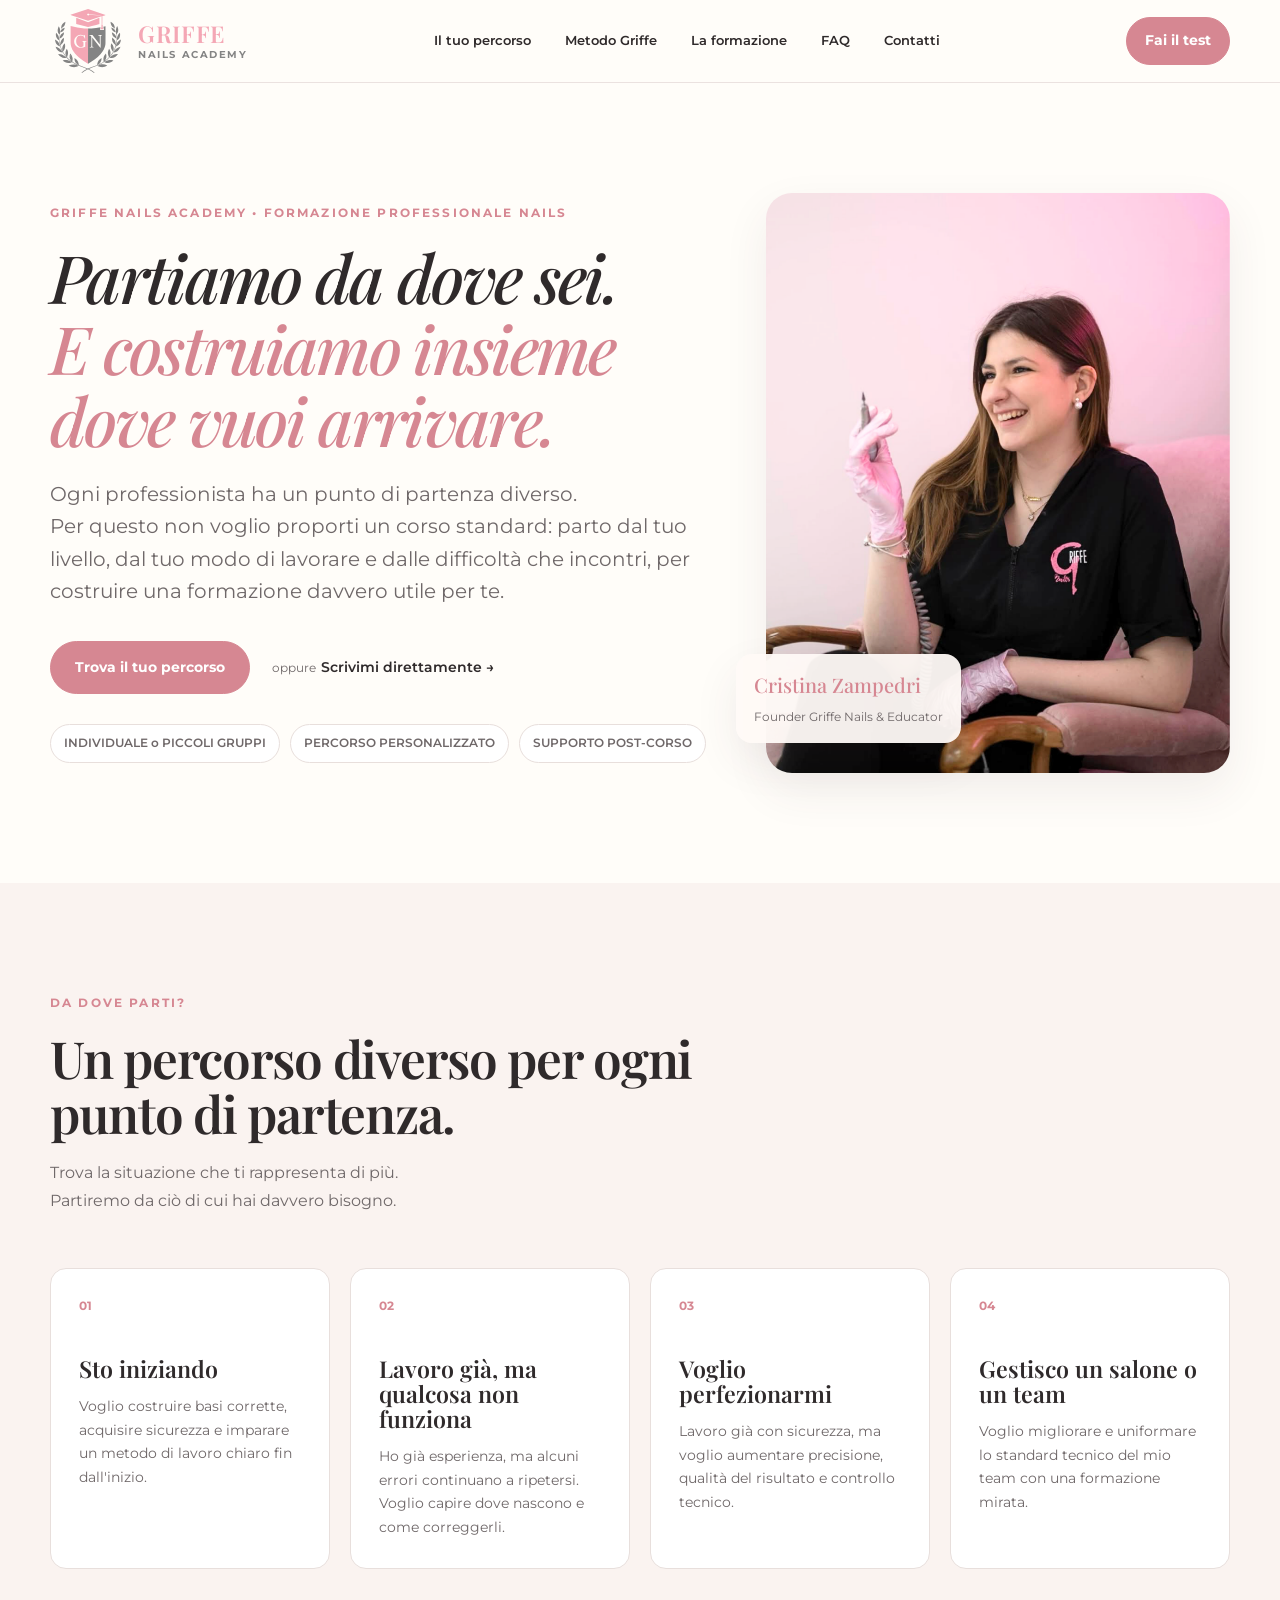
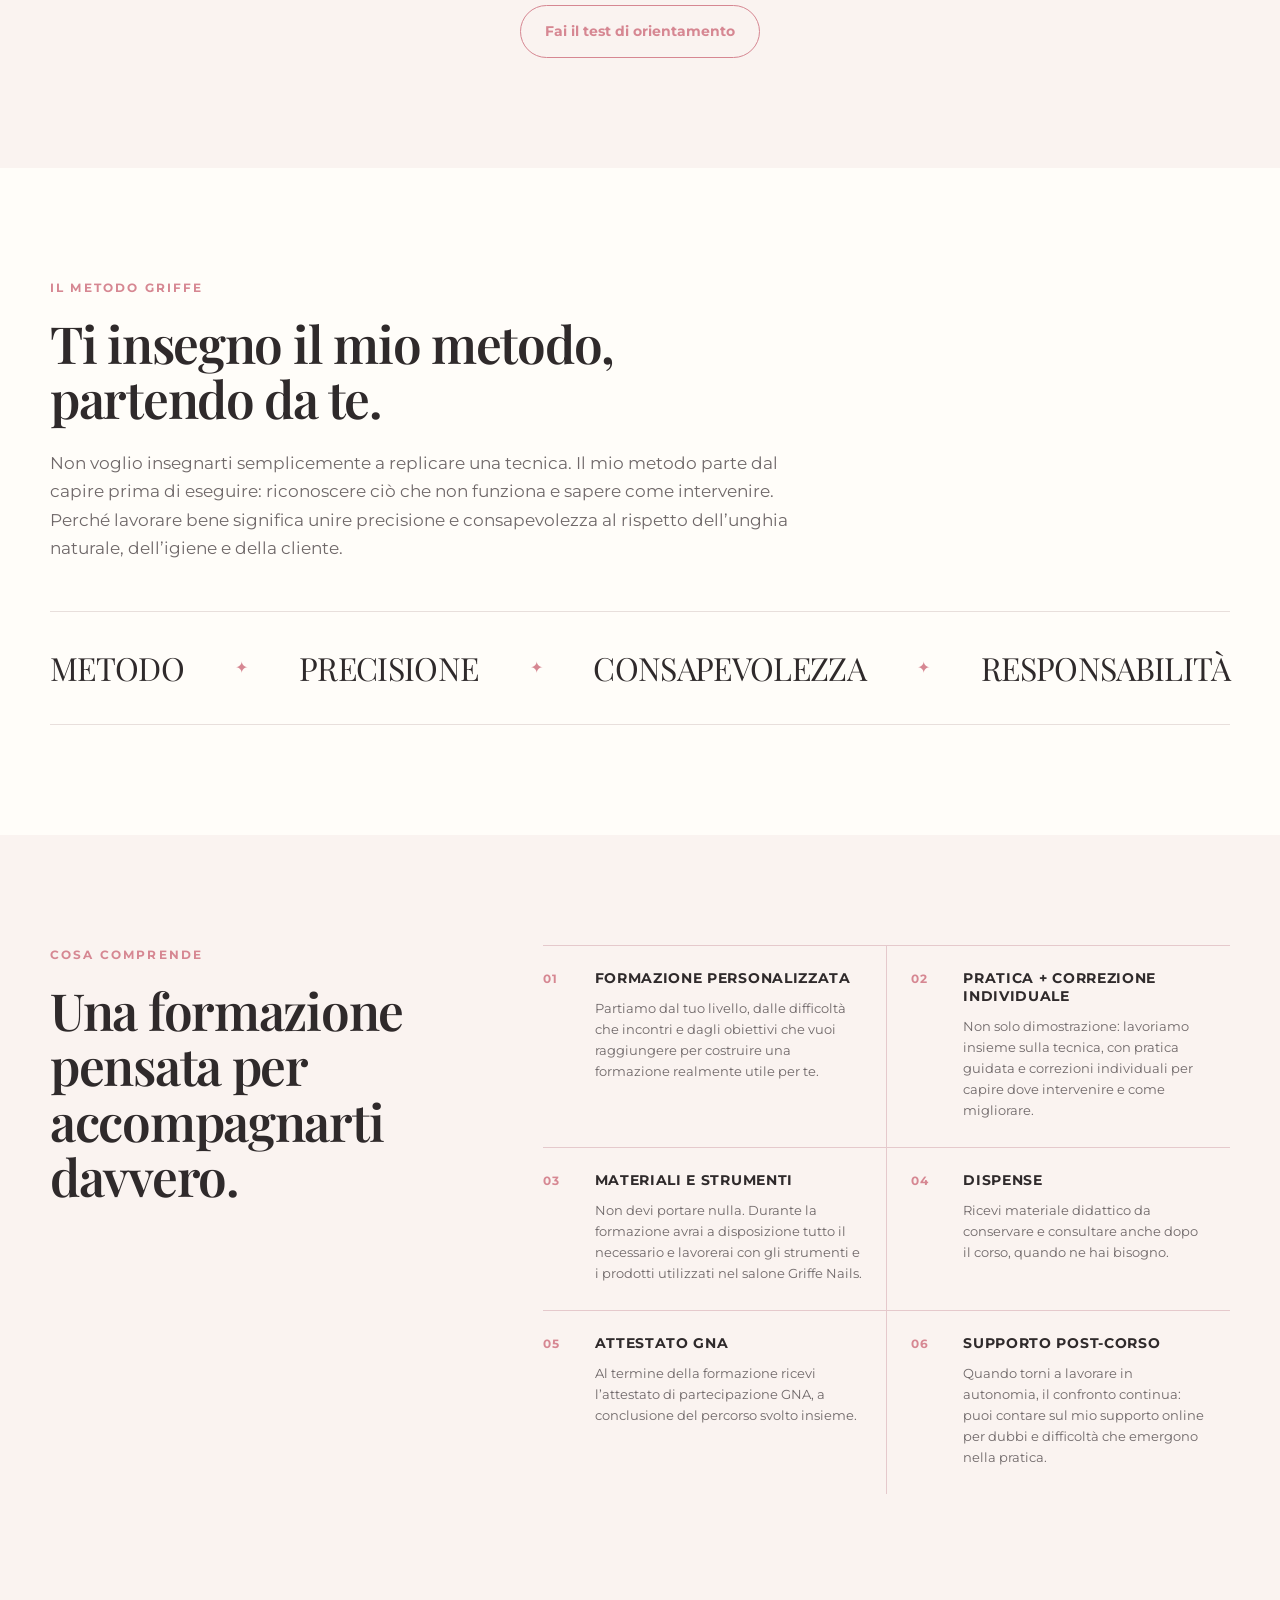
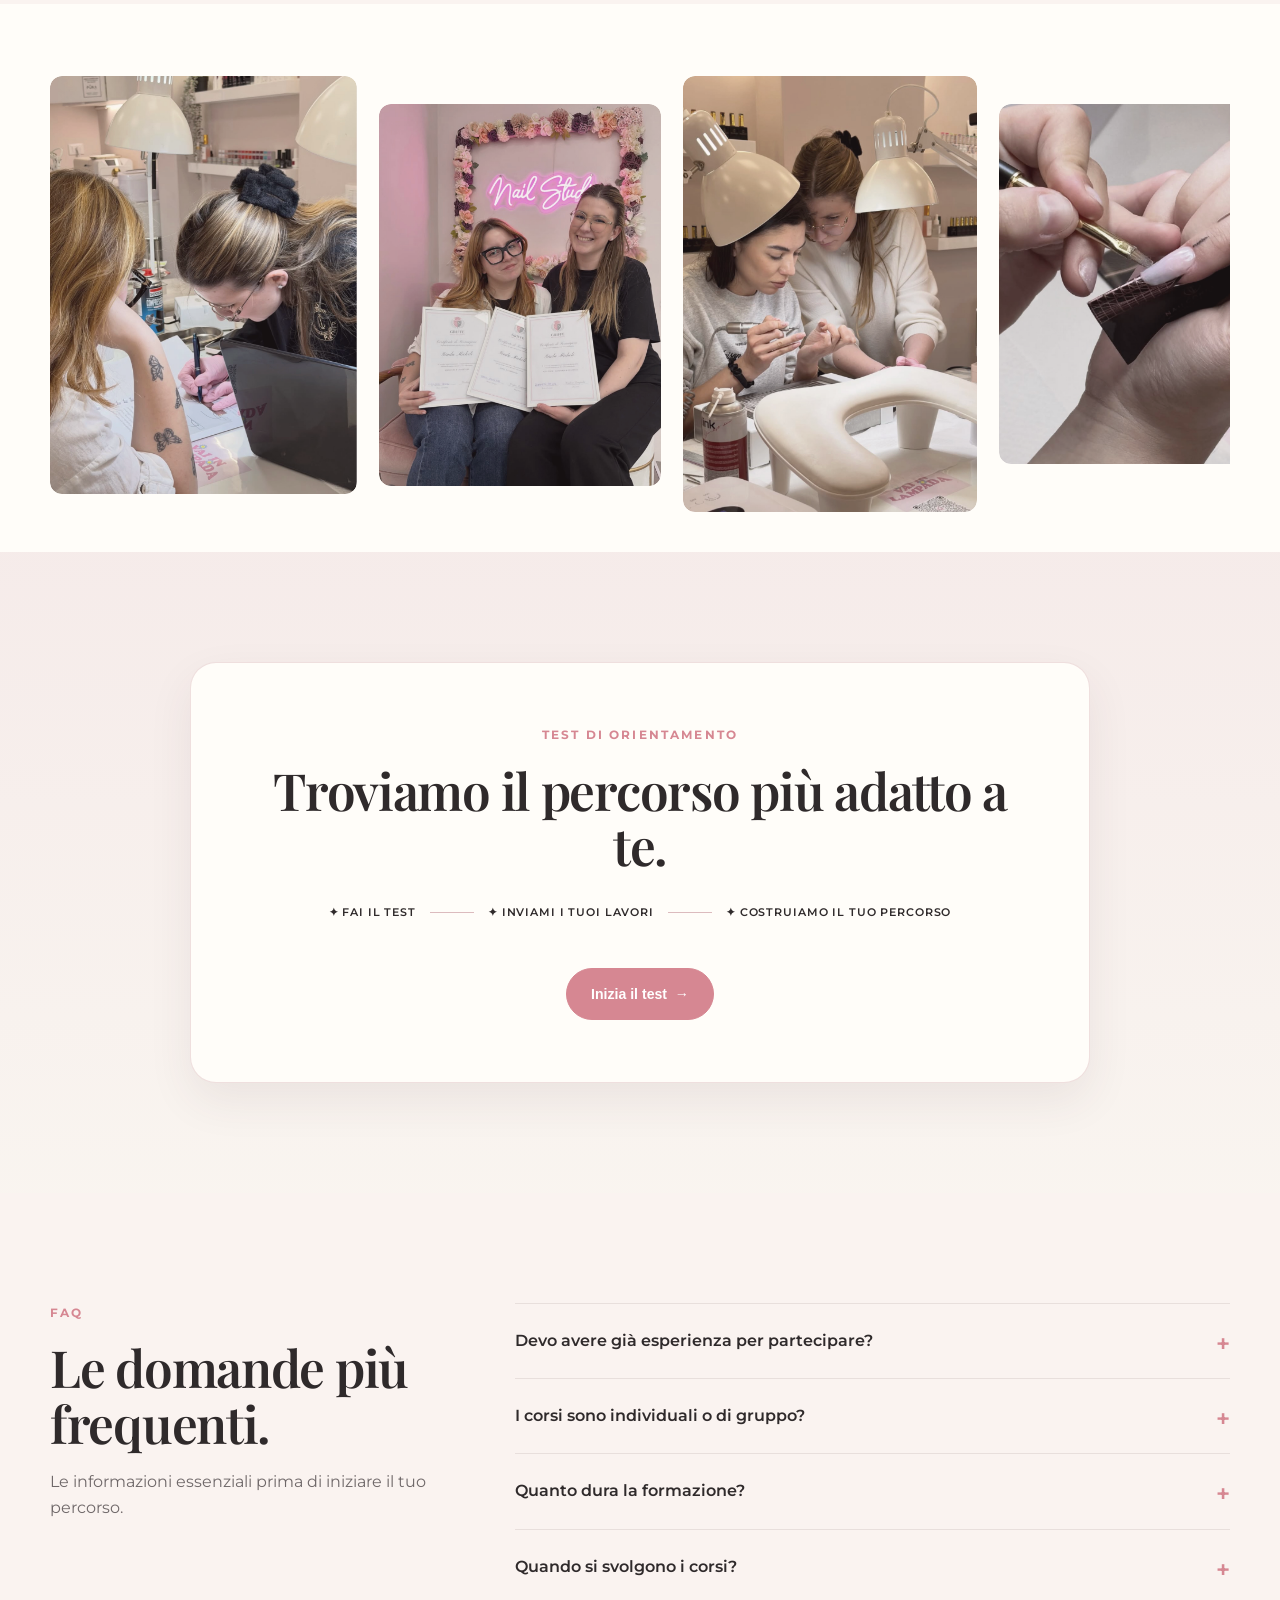
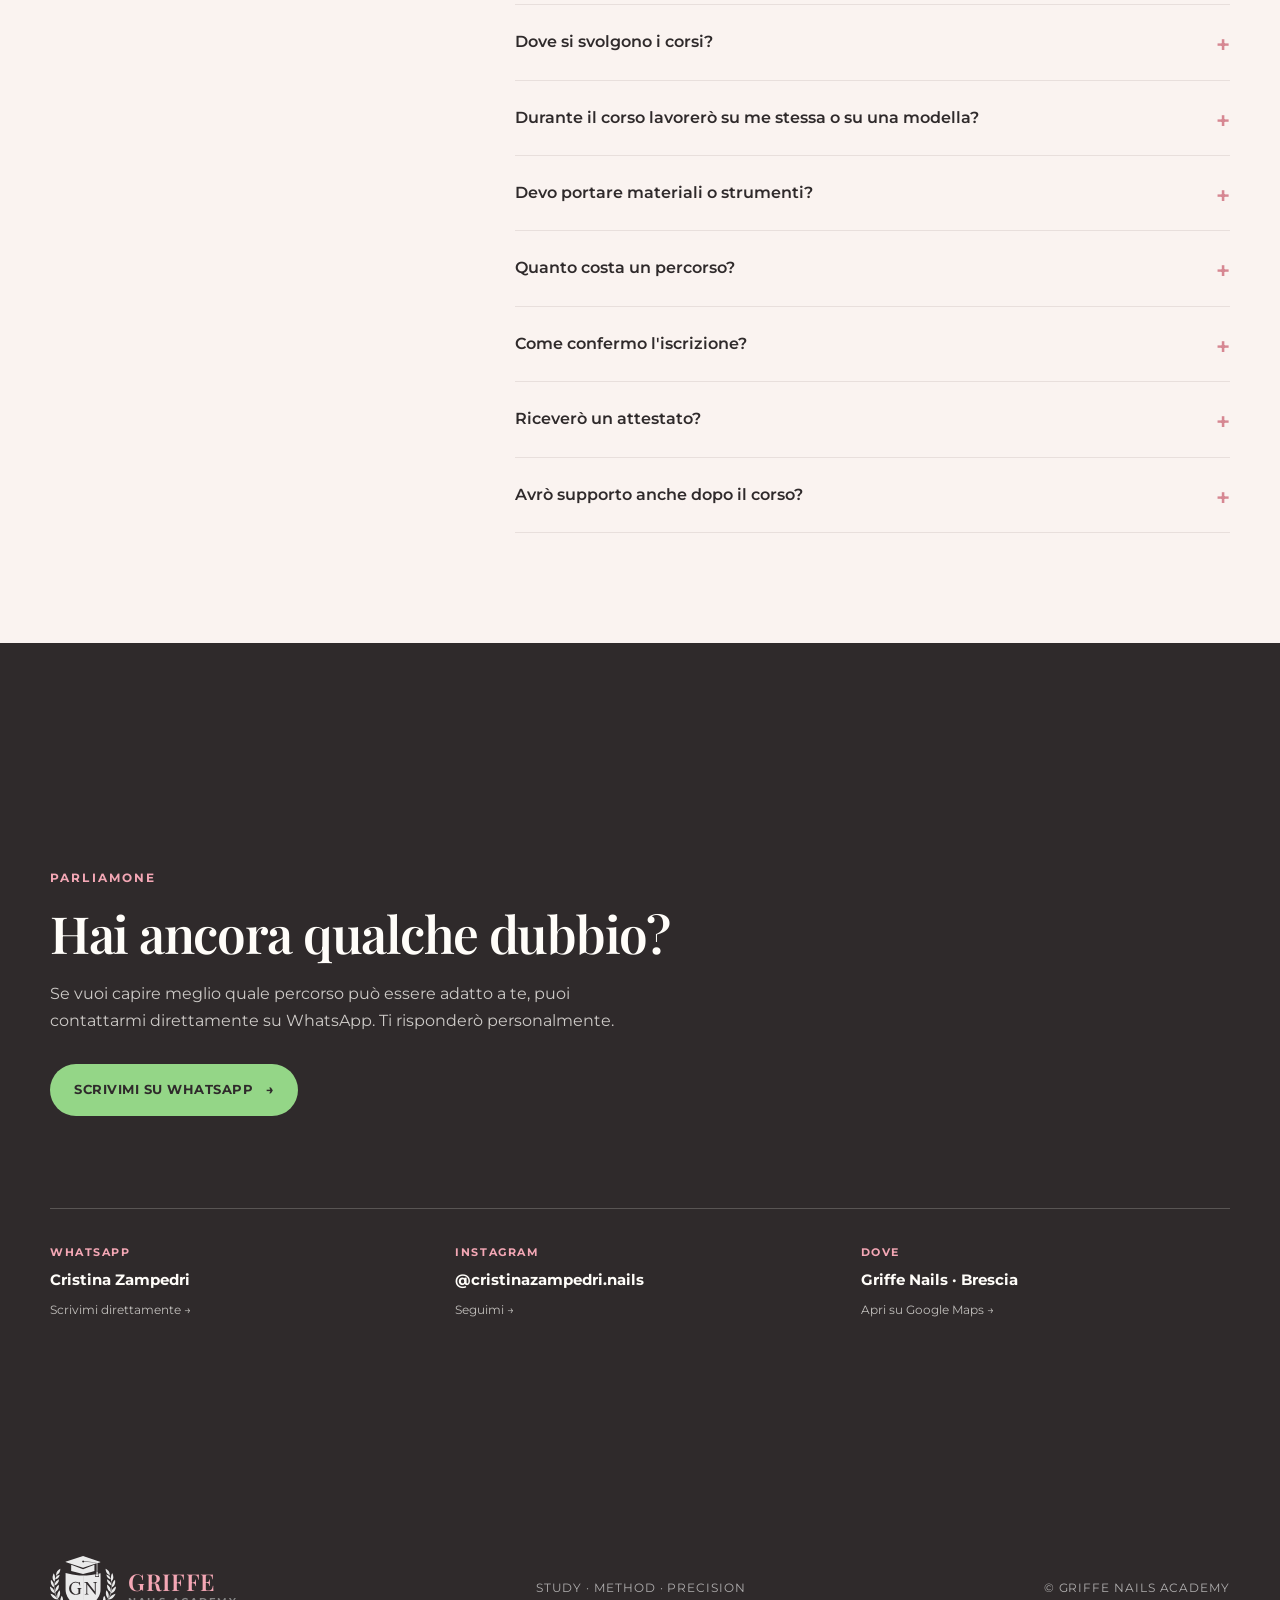
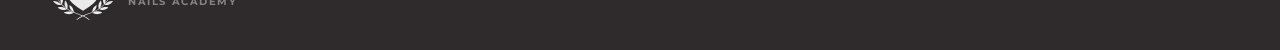
==== index.html @ 494c7d44 "Add WhatsApp link to hero section and style adjustments for improved user engagement" ====
<!DOCTYPE html>
<html lang="it">
<head>
  <meta charset="UTF-8">
  <meta name="viewport" content="width=device-width, initial-scale=1.0">
  <meta name="description" content="Griffe Nails Academy: formazione nails personalizzata a Brescia con Cristina Zampedri.">
  <title>Griffe Nails Academy</title>
  <link rel="icon" type="image/svg+xml" href="assets/logo-gna.svg">
  <link rel="preconnect" href="https://fonts.googleapis.com">
  <link rel="preconnect" href="https://fonts.gstatic.com" crossorigin>
  <link href="https://fonts.googleapis.com/css2?family=Montserrat:wght@400;500;600;700&family=Playfair+Display:ital,wght@0,500;0,600;1,500&display=swap" rel="stylesheet">
  <link rel="stylesheet" href="style.css">
</head>
<body>

<header class="site-header">
  <div class="container header-inner">
    <a class="brand" href="#top">
      <img src="assets/logo-gna.svg" alt="Griffe Nails Academy">
      <span class="brand-name"><strong>GRIFFE</strong><small>NAILS ACADEMY</small></span>
    </a>
    <nav class="main-nav">
      <a href="#per-chi">Il tuo percorso</a>
      <a href="#metodo">Metodo Griffe</a>
      <a href="#formazione">La formazione</a>
      <a href="#faq">FAQ</a>
      <a href="#contatti">Contatti</a>
    </nav>
    <a class="btn btn-small" href="#test">Fai il test</a>
  </div>
</header>

<main id="top">

<section class="hero section">
  <div class="container hero-grid">
    <div class="hero-copy">
      <p class="eyebrow">Griffe nails academy • formazione professionale nails</p>
      <h1><span class="hero-title-line">Partiamo da dove sei.</span> <span>E costruiamo insieme dove vuoi arrivare.</span></h1>
      <p class="hero-lead">
        Ogni professionista ha un punto di partenza diverso.<br>Per questo non voglio proporti un corso standard:
        parto dal tuo livello, dal tuo modo di lavorare e dalle difficoltà che incontri, per costruire una formazione
        davvero utile per te.
      </p>
      <div class="hero-actions">
        <a class="btn" href="#test">Trova il tuo percorso</a>
        <a class="text-link hero-whatsapp-link" href="https://wa.me/393339306905?text=Ciao%20Cristina%2C%20vorrei%20avere%20qualche%20informazione%20sui%20percorsi%20GNA." target="_blank" rel="noopener noreferrer"><span>oppure</span> <strong>Scrivimi direttamente →</strong></a>
      </div>
      <div class="hero-points">
        <span>INDIVIDUALE o PICCOLI GRUPPI</span>
        <span>PERCORSO PERSONALIZZATO</span>
        <span>SUPPORTO POST-CORSO</span>
      </div>
    </div>

    <div class="hero-media">
      <img src="assets/cristina-hero.png" alt="Cristina Zampedri durante una formazione">
      <div class="hero-badge">
        <strong>Cristina Zampedri</strong>
        <span>Founder Griffe Nails &amp; Educator</span>
      </div>
    </div>
  </div>
</section>

<section class="section section-soft" id="per-chi">
  <div class="container">
    <div class="section-heading">
      <p class="eyebrow">DA DOVE PARTI?</p>
      <h2>Un percorso diverso per ogni punto di partenza.</h2>
      <p>Trova la situazione che ti rappresenta di più.<br>Partiremo da ciò di cui hai davvero bisogno.</p>
    </div>

    <div class="cards-grid audience-grid">
      <article class="card audience-card">
        <span class="card-number">01</span>
        <h3>Sto iniziando</h3>
        <p>Voglio costruire basi corrette, acquisire sicurezza e imparare un metodo di lavoro chiaro fin dall'inizio.</p>
      </article>

      <article class="card audience-card">
        <span class="card-number">02</span>
        <h3>Lavoro già, ma qualcosa non funziona</h3>
        <p>Ho già esperienza, ma alcuni errori continuano a ripetersi. Voglio capire dove nascono e come correggerli.</p>
      </article>

      <article class="card audience-card">
        <span class="card-number">03</span>
        <h3>Voglio perfezionarmi</h3>
        <p>Lavoro già con sicurezza, ma voglio aumentare precisione, qualità del risultato e controllo tecnico.</p>
      </article>

      <article class="card audience-card">
        <span class="card-number">04</span>
        <h3>Gestisco un salone o un team</h3>
        <p>Voglio migliorare e uniformare lo standard tecnico del mio team con una formazione mirata.</p>
      </article>
    </div>

    <div class="center-action">
      <a class="btn btn-outline" href="#test">Fai il test di orientamento</a>
    </div>
  </div>
</section>

<section class="section" id="metodo">
  <div class="container">
    <div class="method-intro">
      <p class="eyebrow">IL METODO GRIFFE</p>
      <h2>Ti insegno il mio metodo, partendo da te.</h2>
      <p class="large-copy">Non voglio insegnarti semplicemente a replicare una tecnica. Il mio metodo parte dal capire prima di eseguire: riconoscere ciò che non funziona e sapere come intervenire. Perché lavorare bene significa unire precisione e consapevolezza al rispetto dell’unghia naturale, dell’igiene e della cliente.</p>
    </div>

    <div class="method-values" aria-label="I principi del Metodo Griffe">
      <span>METODO</span><i>✦</i><span>PRECISIONE</span><i>✦</i><span>CONSAPEVOLEZZA</span><i>✦</i><span>RESPONSABILITÀ</span>
    </div>

  </div>
</section>

<section class="section formation-section" id="formazione">
  <div class="container formation-layout">
    <div class="formation-intro">
      <p class="eyebrow">COSA COMPRENDE</p>
      <h2>Una formazione pensata per accompagnarti davvero.</h2>
    </div>
    <div class="formation-list">
      <article class="formation-item"><span>01</span><div><h3>FORMAZIONE PERSONALIZZATA</h3><p>Partiamo dal tuo livello, dalle difficoltà che incontri e dagli obiettivi che vuoi raggiungere per costruire una formazione realmente utile per te.</p></div></article>
      <article class="formation-item"><span>02</span><div><h3>PRATICA + CORREZIONE INDIVIDUALE</h3><p>Non solo dimostrazione: lavoriamo insieme sulla tecnica, con pratica guidata e correzioni individuali per capire dove intervenire e come migliorare.</p></div></article>
      <article class="formation-item"><span>03</span><div><h3>MATERIALI E STRUMENTI</h3><p>Non devi portare nulla. Durante la formazione avrai a disposizione tutto il necessario e lavorerai con gli strumenti e i prodotti utilizzati nel salone Griffe Nails.</p></div></article>
      <article class="formation-item"><span>04</span><div><h3>DISPENSE</h3><p>Ricevi materiale didattico da conservare e consultare anche dopo il corso, quando ne hai bisogno.</p></div></article>
      <article class="formation-item"><span>05</span><div><h3>ATTESTATO GNA</h3><p>Al termine della formazione ricevi l’attestato di partecipazione GNA, a conclusione del percorso svolto insieme.</p></div></article>
      <article class="formation-item"><span>06</span><div><h3>SUPPORTO POST-CORSO</h3><p>Quando torni a lavorare in autonomia, il confronto continua: puoi contare sul mio supporto online per dubbi e difficoltà che emergono nella pratica.</p></div></article>
    </div>
  </div>
</section>

<section class="method-gallery-section">
  <div class="container">
    <div class="method-gallery">
      <div class="method-gallery-track" aria-label="Gallery fotografica della formazione">
        <figure class="method-gallery-item gallery-item--portrait"><img src="assets/gallery-formazione-01.jpg" alt="Cristina durante la formazione"></figure>
        <figure class="method-gallery-item gallery-item--detail gallery-item--offset"><img src="assets/gallery-formazione-02.jpg" alt="Dettaglio della formazione GNA"></figure>
        <figure class="method-gallery-item gallery-item--medium gallery-item--03"><img src="assets/gallery-formazione-03.jpg" alt="Pratica durante la formazione"></figure>
        <figure class="method-gallery-item gallery-item--portrait gallery-item--offset"><img src="assets/gallery-formazione-04.jpg" alt="Dettaglio tecnico GNA"></figure>
        <figure class="method-gallery-item gallery-item--portrait"><img src="assets/gallery-formazione-05.jpg" alt="Corsista durante la formazione"></figure>
        <figure class="method-gallery-item gallery-item--medium"><img src="assets/gallery-formazione-06.jpg" alt="Materiali della formazione"></figure>
        <figure class="method-gallery-item gallery-item--portrait gallery-item--offset"><img src="assets/gallery-formazione-07.jpg" alt="Momento della formazione"></figure>
        <figure class="method-gallery-item gallery-item--portrait"><img src="assets/gallery-formazione-08.jpeg" alt="Dettaglio della pratica"></figure>
        <figure class="method-gallery-item gallery-item--medium"><img src="assets/gallery-formazione-09.jpg" alt="Formazione professionale GNA"></figure>
        <figure class="method-gallery-item gallery-item--portrait gallery-item--offset"><img src="assets/gallery-formazione-10.jpg" alt="Dettaglio tecnico"></figure>
        <figure class="method-gallery-item gallery-item--portrait"><img src="assets/gallery-formazione-11.jpg" alt="Materiale didattico GNA"></figure>
        <figure class="method-gallery-item gallery-item--portrait"><img src="assets/gallery-formazione-12.jpg" alt="Corsista al lavoro"></figure>
        <figure class="method-gallery-item gallery-item--landscape"><img src="assets/gallery-formazione-13.jpg" alt="Cristina e le corsiste"></figure>
        <figure class="method-gallery-item gallery-item--medium gallery-item--offset"><img src="assets/gallery-formazione-14.jpg" alt="Dettaglio della tecnica"></figure>
        <figure class="method-gallery-item gallery-item--portrait"><img src="assets/gallery-formazione-15.jpg" alt="Momento di confronto"></figure>
        <figure class="method-gallery-item gallery-item--medium"><img src="assets/gallery-formazione-21.jpg" alt="Pratica individuale"></figure>
        <figure class="method-gallery-item gallery-item--portrait gallery-item--offset"><img src="assets/gallery-formazione-22.jpg" alt="Conclusione della formazione"></figure>
        <figure class="method-gallery-item gallery-item--portrait"><img src="assets/gallery-formazione-23.jpg" alt="Dettaglio nails"></figure>
      </div>
    </div>
  </div>
</section>

<section class="section test-section" id="test">
  <div class="container">
    <div class="quiz-shell" id="quiz" aria-live="polite"></div>
  </div>
</section>

<section class="section section-soft" id="faq">
  <div class="container faq-layout">
    <div class="faq-intro">
      <p class="eyebrow">FAQ</p>
      <h2>Le domande più frequenti.</h2>
      <p>Le informazioni essenziali prima di iniziare il tuo percorso.</p>
    </div>

    <div class="faq-list">
      <details>
        <summary>Devo avere già esperienza per partecipare?</summary>
        <p>No. La formazione viene costruita a partire dal tuo livello: possiamo partire dalle basi oppure lavorare su aspetti tecnici specifici se hai già esperienza. Prima del corso valuteremo insieme il tuo punto di partenza e ciò che vuoi migliorare.</p>
      </details>
      <details>
        <summary>I corsi sono individuali o di gruppo?</summary>
        <p>Puoi scegliere una formazione individuale oppure in piccolo gruppo, fino a un massimo di 3 corsiste. In questo modo posso seguire da vicino il tuo lavoro e dedicare il giusto spazio alla correzione individuale.</p>
      </details>
      <details>
        <summary>Quanto dura la formazione?</summary>
        <p>Dipende dal percorso che costruiremo insieme. La formazione può concentrarsi in una singola giornata oppure svilupparsi su più giornate, in base al tuo livello e agli aspetti su cui vuoi lavorare.</p>
      </details>
      <details>
        <summary>Quando si svolgono i corsi?</summary>
        <p>Non c'è un calendario fisso: le date vengono concordate in base al percorso e alle disponibilità. La formazione si svolge principalmente la domenica.</p>
      </details>
      <details>
        <summary>Dove si svolgono i corsi?</summary>
        <p>La formazione in presenza si svolge a Brescia, presso il salone Griffe Nails in <a class="faq-link" href="https://maps.app.goo.gl/CPEdPtMZf9k9uS2m7" target="_blank" rel="noopener noreferrer">Via Indipendenza 37/C, S. Eufemia</a>.</p>
      </details>
      <details>
        <summary>Durante il corso lavorerò su me stessa o su una modella?</summary>
        <p>Dipende dal tipo di formazione e dal lavoro che dobbiamo svolgere. In genere la parte pratica può essere eseguita sia sulle proprie unghie sia su modella. Prima del corso ti indicherò io quale soluzione è più adatta e, se sarà necessaria una modella, ci accorderemo anche su chi dovrà procurarla.</p>
      </details>
      <details>
        <summary>Devo portare materiali o strumenti?</summary>
        <p>No, non devi portare nulla. Durante la formazione avrai a disposizione tutto il materiale e gli strumenti necessari e lavorerai con i prodotti utilizzati nel salone Griffe Nails.</p>
      </details>
      <details>
        <summary>Quanto costa un percorso?</summary>
        <p>Il costo dipende dalla durata e dal tipo di formazione costruita per te. Dopo aver valutato il tuo livello e i tuoi obiettivi, ti proporrò il percorso con tutte le informazioni, compreso il costo, prima della conferma.</p>
      </details>
      <details>
        <summary>Come confermo l'iscrizione?</summary>
        <p>Dopo aver definito insieme il percorso e la data della formazione, potrai confermare la tua iscrizione con il versamento di un acconto. Il saldo verrà effettuato successivamente, secondo le indicazioni che ti fornirò al momento della conferma.</p>
      </details>
      <details>
        <summary>Riceverò un attestato?</summary>
        <p>Sì. Al termine della formazione riceverai un attestato di partecipazione GNA, a conclusione del percorso svolto insieme.</p>
      </details>
      <details>
        <summary>Avrò supporto anche dopo il corso?</summary>
        <p>Sì. Il percorso non termina con l'ultima giornata: una volta tornata a lavorare in autonomia potrai continuare a confrontarti con me online per dubbi e difficoltà che emergono nella pratica.</p>
      </details>
    </div>
  </div>
</section>

<section class="section contact-section" id="contatti">
  <div class="container contact-content">
    <div class="contact-cta">
      <p class="eyebrow">PARLIAMONE</p>
      <h2>Hai ancora qualche dubbio?</h2>
      <p>Se vuoi capire meglio quale percorso può essere adatto a te, puoi contattarmi direttamente su WhatsApp. Ti risponderò personalmente.</p>
      <a class="contact-whatsapp-button" href="https://wa.me/393339306905?text=Ciao%20Cristina%2C%20vorrei%20avere%20qualche%20informazione%20sui%20percorsi%20GNA." target="_blank" rel="noopener noreferrer">Scrivimi su WhatsApp <span>→</span></a>
    </div>
    <div class="contact-divider"></div>
    <div class="contact-links">
      <div><span>WHATSAPP</span><strong>Cristina Zampedri</strong><a href="https://wa.me/393339306905" target="_blank" rel="noopener noreferrer">Scrivimi direttamente →</a></div>
      <div><span>INSTAGRAM</span><strong>@cristinazampedri.nails</strong><a href="https://www.instagram.com/cristinazampedri.nails/?hl=it" target="_blank" rel="noopener noreferrer">Seguimi →</a></div>
      <div><span>DOVE</span><strong>Griffe Nails · Brescia</strong><a href="https://maps.app.goo.gl/CPEdPtMZf9k9uS2m7" target="_blank" rel="noopener noreferrer">Apri su Google Maps →</a></div>
    </div>
  </div>
</section>

</main>

<footer class="site-footer">
  <div class="container footer-inner">
    <a class="footer-brand" href="#top">
      <img src="assets/logo-gna.svg" alt="Griffe Nails Academy">
      <span class="brand-name"><strong>GRIFFE</strong><small>NAILS ACADEMY</small></span>
    </a>
    <p>Study · Method · Precision</p>
    <p>© Griffe Nails Academy</p>
  </div>
</footer>

<script>
  (() => {
    const quiz = document.querySelector("#quiz");
    const answers = {};
    let currentStep = 0;

    const questions = [
      { eyebrow:"PUNTO DI PARTENZA", question:"Da quanto tempo lavori nel mondo unghie?", type:"radio", key:"esperienza", options:["Non ho ancora iniziato","Meno di 1 anno","Da 1 a 3 anni","Da 3 a 5 anni","Oltre 5 anni"] },
      { eyebrow:"IL TUO CONTESTO", question:"Qual è la tua posizione attuale?", type:"radio", key:"contesto", options:["Sto iniziando da zero","Dipendente in un centro estetico/salone","Titolare o gestisco un centro","Libera professionista"] },
      { eyebrow:"OFFERTA ATTUALE", question:"Quali servizi offri già?", hint:"Puoi selezionare più risposte.", type:"checkbox", key:"servizi", exclusive:"Nessuno ancora", options:["Manicure base","Semipermanente","Refill","Ricostruzione","Refill correttivo","Nessuno ancora"] },
      { eyebrow:"STRUMENTI DI LAVORO", question:"Che materiali utilizzi in salone?", hint:"Puoi selezionare più risposte.", type:"checkbox", key:"materiali", exclusive:"Non uso ancora materiali professionali", options:["Semipermanente","Gel","Acrygel","Non uso ancora materiali professionali"] },
      { eyebrow:"AUTOVALUTAZIONE", question:"Quali sono i tuoi punti di forza?", hint:"Puoi selezionare più risposte.", type:"checkbox", key:"puntiForza", options:["Precisione e pulizia del lavoro","Struttura e architettura","Forma e limatura","Colore sotto cuticola","Tecnica slim","Altro"] },
      { eyebrow:"AREE DI MIGLIORAMENTO", question:"Quali difficoltà hai riscontrato di recente?", hint:"Mi aiuterà a consigliarti i moduli giusti", type:"checkbox", key:"difficolta", options:["Problematiche di sollevamento","Manicure poco precisa e giro cuticola sporco","Strutture spesse e non uniformi","Difficoltà nell'armonia del full set"] },
      { eyebrow:"I TUOI OBIETTIVI", question:"Raccontaci dove vuoi arrivare", hint:"Le risposte non sono obbligatorie.", optional:true, type:"textarea", key:"obiettivi", fields:[["obiettivo","Qual è il tuo obiettivo finale con la formazione GRIFFE?","Es. vorrei lavorare come dipendente in un salone, aprire il mio centro, migliorare per la clientela che ho già..."],["approfondire","Quali argomenti in particolare vorresti approfondire?","Es. manicure perfetta, zero sollevamenti, struttura e architettura, correzioni di unghie problematiche..."]] },
      { eyebrow:"PREFERENZE", question:"Che tipo di corso preferisci?", type:"radio", key:"preferenza", options:["Individuale personalizzato — su misura, solo per te","Piccolo gruppo — massimo 3 persone"] },
      { eyebrow:"ULTIMO PASSO", question:"Ci siamo quasi", type:"contact", key:"contatti" }
    ];

    function renderPath() {
      return `<div class="quiz-path" aria-label="Percorso del test">
        <span>✦ FAI IL TEST</span><i></i><span>✦ INVIAMI I TUOI LAVORI</span><i></i><span>✦ COSTRUIAMO IL TUO PERCORSO</span>
      </div>`;
    }

    function renderWelcome() {
      quiz.innerHTML = `<div class="quiz-screen quiz-welcome">
        <div class="quiz-intro"><p class="eyebrow">TEST DI ORIENTAMENTO</p><h2>Troviamo il percorso più adatto a te.</h2>${renderPath()}</div>
        <button class="btn quiz-start" type="button">Inizia il test&nbsp; →</button>
      </div>`;
      quiz.querySelector(".quiz-start").addEventListener("click", () => { currentStep = 0; renderQuestion(); });
    }

    function selectedValues(question) {
      return Array.isArray(answers[question.key]) ? answers[question.key] : [];
    }

    function renderQuestion() {
      const question = questions[currentStep];
      const value = answers[question.key];
      let body = "";
      if (question.type === "radio" || question.type === "checkbox") {
        const selected = question.type === "radio" ? [value] : selectedValues(question);
        body = `<fieldset class="quiz-options"><legend class="sr-only">${question.question}</legend>${question.options.map((option, index) => `
          <label class="quiz-option${selected.includes(option) ? " is-selected" : ""}">
            <input type="${question.type}" name="${question.key}" value="${option}"${question.type === "radio" ? ' data-single="true"' : ""}${selected.includes(option) ? " checked" : ""}>
            <span>${option}</span><b aria-hidden="true"></b>
          </label>`).join("")}</fieldset>`;
      } else if (question.type === "textarea") {
        body = `<div class="quiz-fields">${question.fields.map(([key,label,placeholder]) => `<label class="quiz-field"><span>${label}</span><textarea name="${key}" placeholder="${placeholder}">${answers[key] || ""}</textarea></label>`).join("")}</div>`;
      } else {
        const contact = answers.contatti || {};
        body = `<div class="quiz-fields"><label class="quiz-field"><span>Nome e cognome *</span><input name="nome" value="${contact.nome || ""}" required></label><label class="quiz-field"><span>Email</span><input type="email" name="email" value="${contact.email || ""}"></label><label class="quiz-field"><span>Telefono</span><input type="tel" name="telefono" value="${contact.telefono || ""}"></label></div>`;
      }
      const contactHint = question.type === "contact" ? `<p class="quiz-hint">Lasciami i tuoi contatti per completare il test.</p>` : "";
      quiz.innerHTML = `<div class="quiz-progress"><span style="width:${((currentStep + 1) / questions.length) * 100}%"></span></div>
        <div class="quiz-screen"><div class="quiz-intro"><p class="eyebrow">${question.eyebrow}</p><h2>${question.question}</h2>${question.hint ? `<p class="quiz-hint">${question.hint}</p>` : ""}${contactHint}</div>${body}<div class="quiz-actions"><button class="quiz-back" type="button"${currentStep === 0 ? " disabled" : ""}>←</button><button class="btn quiz-next" type="button">${currentStep === questions.length - 1 ? "Completa il test" : "Continua"}&nbsp; →</button></div></div>`;
      bindQuestion(question);
    }

    function bindQuestion(question) {
      quiz.querySelectorAll("input, textarea").forEach(input => {
        input.addEventListener("change", () => {
          if (question.type === "checkbox") {
            const values = [...quiz.querySelectorAll(`input[name="${question.key}"]:checked`)].map(item => item.value);
            if (question.exclusive && values.includes(question.exclusive) && values.length > 1) answers[question.key] = [question.exclusive];
            else answers[question.key] = values;
          } else if (question.type === "radio") {
            quiz.querySelectorAll(`input[name="${question.key}"]`).forEach(option => {
              option.checked = option === input;
              option.closest(".quiz-option")?.classList.toggle("is-selected", option === input);
            });
            answers[question.key] = input.value;
          }
          else if (question.type === "contact") saveContact();
          input.closest(".quiz-option")?.classList.toggle("is-selected", input.checked);
          if (question.exclusive) renderQuestion();
        });
        input.addEventListener("input", () => { if (question.type === "textarea") answers[input.name] = input.value; if (question.type === "contact") saveContact(); });
      });
      quiz.querySelector(".quiz-back").addEventListener("click", () => { saveCurrent(question); currentStep -= 1; renderQuestion(); });
      quiz.querySelector(".quiz-next").addEventListener("click", () => { saveCurrent(question); if (!validateCurrentStep(question)) return; currentStep += 1; if (currentStep < questions.length) renderQuestion(); else showFinalScreen(); });
    }

    function saveContact() {
      answers.contatti = { nome: quiz.querySelector('[name="nome"]')?.value.trim() || "", email: quiz.querySelector('[name="email"]')?.value.trim() || "", telefono: quiz.querySelector('[name="telefono"]')?.value.trim() || "" };
    }

    function saveCurrent(question) {
      if (question.type === "textarea") quiz.querySelectorAll("textarea").forEach(input => { answers[input.name] = input.value.trim(); });
      if (question.type === "contact") saveContact();
    }

    function validateCurrentStep(question) {
      if (question.optional) return true;
      const value = question.type === "checkbox" ? answers[question.key]?.length : question.type === "contact" ? answers.contatti?.nome : question.type === "textarea" ? answers.obiettivo?.trim() || answers.approfondire?.trim() : answers[question.key];
      if (!value) { quiz.querySelector(".quiz-error")?.remove(); const error = document.createElement("p"); error.className = "quiz-error"; error.textContent = question.type === "contact" ? "Inserisci almeno nome e cognome per continuare." : "Seleziona una risposta per continuare."; quiz.querySelector(".quiz-actions").before(error); return false; }
      return true;
    }

    function summaryLines() {
      const labels = [["esperienza","Da quanto tempo lavori nel mondo unghie?"],["contesto","Qual è la tua posizione attuale?"],["servizi","Quali servizi offri già?"],["materiali","Che materiali utilizzi in salone?"],["puntiForza","Quali sono i tuoi punti di forza?"],["difficolta","Quali difficoltà hai riscontrato di recente?"],["obiettivo","Qual è il tuo obiettivo finale con la formazione GRIFFE?"],["approfondire","Quali argomenti in particolare vorresti approfondire?"],["preferenza","Che tipo di corso preferisci?"]];
      return labels.map(([key,q]) => ({ q, a: Array.isArray(answers[key]) ? answers[key].join(", ") : answers[key] || "" }));
    }

    function buildWhatsAppMessage() {
      const contact = answers.contatti || {};
      let message = `RISULTATI TEST — GRIFFE Nails Academy\n\nNome: ${contact.nome}\n`;
      if (contact.email) message += `Email: ${contact.email}\n`;
      if (contact.telefono) message += `Telefono: ${contact.telefono}\n`;
      message += "\n";
      summaryLines().forEach(item => { message += `${item.q}\n${item.a}\n\n`; });
      return `${message}Ora ti mando anche le mie foto!`;
    }

    function showFinalScreen() {
      quiz.innerHTML = `<div class="quiz-progress"><span style="width:100%"></span></div><div class="quiz-screen quiz-final"><span class="quiz-check" aria-hidden="true">✓</span><p class="eyebrow">TEST COMPLETATO</p><h2>Test completato!</h2><h3>Due cose da fare:</h3><div class="final-steps"><p><b>01</b><strong>Invia il messaggio su WhatsApp</strong><span>È già pronto con le tue risposte: invialo così com'è.</span></p><p><b>02</b><strong>Allega 5 foto dei tuoi lavori</strong><span>Mandamele nella stessa chat, subito dopo.</span></p></div><a class="btn" href="https://wa.me/393339306905?text=${encodeURIComponent(buildWhatsAppMessage())}" target="_blank" rel="noopener">Apri WhatsApp&nbsp; →</a><p class="quiz-note"><span>Analizzerò i tuoi risultati e i tuoi lavori per proporti il percorso formativo più adatto a te.</span><svg viewBox="0 0 24 24" aria-hidden="true"><path d="M12 20S3 15 3 8.5A4.5 4.5 0 0 1 12 7a4.5 4.5 0 0 1 9 1.5C21 15 12 20 12 20Z"/></svg></p></div>`;
    }

    renderWelcome();
  })();
</script>

</body>
</html>
---- style.css ----
:root{
  --cream:#faf3f0;
  --ivory:#fffdf9;
  --blush:#fff4f4;
  --rose:#f4a7b5;
  --rose-dark:#D68792;
  --charcoal:#2f2a2b;
  --gray:#6f6869;
  --line:#e8dfdc;
  --white:#ffffff;
  --shadow:0 18px 45px rgba(74,53,58,.08);
  --radius:26px;
  --radius-small:16px;
  --container:1180px;
}

*{box-sizing:border-box;margin:0;padding:0}
html{scroll-behavior:smooth}
body{font-family:"Montserrat",Arial,sans-serif;color:var(--charcoal);background:var(--ivory);line-height:1.65}
img{display:block;width:100%;height:auto}
a{color:inherit;text-decoration:none}
h1,h2,h3{font-family:"Playfair Display",Georgia,serif;line-height:1.08;font-weight:600}
h1{font-size:clamp(3rem,6vw,5.7rem);letter-spacing:-.04em}
h2{font-size:clamp(2.2rem,4vw,4rem);letter-spacing:-.025em}
h3{font-size:1.45rem}
p{color:var(--gray)}
strong{color:var(--charcoal)}
.container{width:min(calc(100% - 40px),var(--container));margin-inline:auto}
.section{padding:110px 0}
.section-soft{background:var(--cream)}
.section-dark{background:var(--charcoal);color:var(--white)}
.eyebrow{margin-bottom:18px;font-size:.75rem;font-weight:700;letter-spacing:.18em;text-transform:uppercase;color:var(--rose-dark)}
.section-heading{max-width:760px;margin-bottom:54px}
.section-heading h2{margin-bottom:18px}
.section-heading>p:last-child{max-width:650px;font-size:1.03rem}
.section-heading.light h2,.section-heading.light p{color:var(--white)}
.section-heading.light .eyebrow{color:var(--blush)}
.large-copy{font-size:1.08rem}
.small-note{margin-top:12px;font-size:.78rem}
.btn{display:inline-flex;align-items:center;justify-content:center;min-height:52px;padding:14px 24px;border:1px solid var(--rose-dark);border-radius:999px;background:var(--rose-dark);color:var(--white);font-size:.88rem;font-weight:700;transition:.25s}
.btn:hover{transform:translateY(-2px);background:var(--charcoal);border-color:var(--charcoal)}
.btn-small{min-height:44px;padding:11px 18px}
.btn-outline{background:transparent;color:var(--rose-dark)}
.btn-outline:hover{color:var(--white)}
.text-link{font-size:.9rem;font-weight:600}
.text-link:hover{color:var(--rose-dark)}
.hero-whatsapp-link{display:inline-flex;align-items:baseline;gap:5px}
.hero-whatsapp-link>span{color:var(--gray);font-size:.78rem;font-weight:400}
.hero-whatsapp-link>strong{color:inherit;font-size:.9rem;font-weight:600}
.hero-whatsapp-link:hover>strong{color:#94D687}

.site-header{position:sticky;top:0;z-index:50;border-bottom:1px solid rgba(232,223,220,.85);background:rgba(255,253,249,.94);backdrop-filter:blur(12px)}
.header-inner{min-height:82px;display:flex;align-items:center;justify-content:space-between;gap:28px}
.brand,.footer-brand{display:inline-flex;align-items:center;gap:12px}
.brand-name{display:flex;width:max-content;flex-direction:column;align-items:flex-start;line-height:1}
.brand-name strong{font-family:"Playfair Display",Georgia,serif;font-size:1.45rem;font-weight:600;letter-spacing:.03em;color:var(--rose)}
.brand-name small{display:block;width:100%;min-width:0;margin-top:4px;color:#848484;font-size:.62rem;font-weight:700;letter-spacing:.16em;line-height:1;white-space:nowrap;text-align:justify;text-align-last:justify}
.brand img{width:76px;max-height:64px;object-fit:contain}
.main-nav{display:flex;align-items:center;gap:34px}
.main-nav a{font-size:.82rem;font-weight:600}
.main-nav a:hover{color:var(--rose-dark)}

.hero{padding:110px 0}
.hero-grid{display:grid;grid-template-columns:1fr 1fr;gap:60px;align-items:center}
.hero h1{max-width:760px;margin-bottom:22px;font-size:clamp(2.9rem,5.2vw,5rem)}
.hero h1 span{display:block;color:var(--rose-dark);font-style:italic;font-weight:500}
.hero h1 .hero-title-line{display:inline-block;color:inherit;white-space:nowrap}
.hero-lead{max-width:700px;margin-bottom:18px;font-size:1.22rem}
.hero-text{max-width:650px}
.hero-actions{display:flex;align-items:center;gap:22px;margin-top:34px;flex-wrap:wrap}
.hero-points{display:flex;flex-wrap:nowrap;gap:10px;margin-top:30px}
.hero-points span{padding:9px 13px;border:1px solid var(--line);border-radius:999px;background:var(--white);color:var(--gray);font-size:.72rem;font-weight:600;white-space:nowrap}
.hero-media{position:relative;align-self:center}
.hero-media>img{width:100%;height:auto;aspect-ratio:4/5;object-fit:cover;border-radius:var(--radius);box-shadow:var(--shadow)}
.hero-badge{position:absolute;left:-30px;bottom:30px;width:max-content;max-width:calc(100% - 20px);padding:14px 18px;border-radius:var(--radius-small);background:rgba(255,250,247,.95);box-shadow:var(--shadow)}
.hero-badge strong{display:block;margin-bottom:2px;font-family:"Playfair Display",Georgia,serif;font-size:1.25rem;font-weight:500;color:var(--rose-dark)}
.hero-badge span{font-size:.78rem;color:var(--gray)}

.cards-grid{display:grid;gap:20px}
.audience-grid{grid-template-columns:repeat(4,1fr)}
.card{min-height:270px;padding:28px;border:1px solid var(--line);border-radius:var(--radius-small);background:var(--white)}
.audience-card{position:relative}
.card-number{display:block;margin-bottom:40px;font-size:.72rem;font-weight:700;color:var(--rose-dark)}
.audience-card h3{margin-bottom:14px}
.audience-card p{font-size:.9rem}
.center-action{margin-top:36px;text-align:center}

.method-intro{max-width:760px;margin-bottom:48px}
.method-intro h2{margin-bottom:22px}
.method-principle{max-width:620px;margin-top:20px;padding-left:16px;border-left:1px solid var(--rose-dark);font-size:.9rem;color:var(--gray)}
.method-values{display:flex;align-items:center;justify-content:space-between;gap:18px;padding:30px 0;border-top:1px solid var(--line);border-bottom:1px solid var(--line);font-family:"Playfair Display",Georgia,serif;font-size:clamp(1.35rem,2.5vw,2.35rem);letter-spacing:-.02em}
.method-values i{color:var(--rose-dark);font-family:Montserrat,Arial,sans-serif;font-size:1rem;font-style:normal}
.formation-section{background:var(--cream)}
.formation-layout{display:grid;grid-template-columns:.75fr 1.25fr;gap:80px;align-items:start}
.formation-intro{position:sticky;top:120px}
.formation-intro h2{max-width:430px}
.formation-list{display:grid;grid-template-columns:1fr 1fr}
.formation-item{display:grid;grid-template-columns:38px 1fr;gap:14px;padding:24px 24px 26px 0;border-top:1px solid rgba(197,143,152,.42)}
.formation-item:nth-child(even){padding-left:24px;border-left:1px solid rgba(197,143,152,.42)}
.formation-item>span{color:var(--rose-dark);font-size:.74rem;font-weight:700;letter-spacing:.1em}
.formation-item h3{margin-bottom:10px;font-family:Montserrat,Arial,sans-serif;font-size:.86rem;font-weight:700;line-height:1.3;letter-spacing:.05em}
.formation-item p{font-size:.82rem;line-height:1.6}
.method-gallery{margin-top:72px}
.method-gallery-track{display:flex;align-items:flex-start;gap:22px;overflow-x:auto;padding:0 0 8px;scroll-snap-type:x proximity;-webkit-overflow-scrolling:touch;scrollbar-width:none}
.method-gallery-track::-webkit-scrollbar{display:none}
.method-gallery-item{position:relative;flex:0 0 auto;overflow:hidden;scroll-snap-align:start;border-radius:12px}
.method-gallery-item::after{content:"";position:absolute;inset:0;z-index:1;pointer-events:none;border-radius:inherit;background:rgba(244,167,181,.06)}
.method-gallery-item img{display:block;width:100%;height:auto;border-radius:inherit;filter:saturate(.72) contrast(.95) brightness(1.02);transition:filter .4s ease}
.gallery-item--landscape{width:clamp(420px,40vw,560px)}
.gallery-item--portrait{width:clamp(270px,24vw,340px)}
.gallery-item--medium{width:clamp(320px,29vw,410px)}
.gallery-item--03{width:clamp(260px,23vw,330px)}
.gallery-item--detail{width:clamp(240px,22vw,295px)}
.gallery-item--offset{margin-top:28px}
@media (hover:hover) and (pointer:fine){
  .method-gallery-item:hover img{filter:saturate(.95) contrast(1) brightness(1)}
  .method-gallery-item:hover::after{background:rgba(244,167,181,.015)}
}
@media (prefers-reduced-motion:reduce){
  .method-gallery-item img{transition:none}
}

.test-section{background:linear-gradient(180deg,rgba(234,214,215,.45),rgba(248,243,238,.85))}
.quiz-shell{max-width:900px;margin:0 auto;padding:clamp(30px,5vw,62px);border:1px solid rgba(197,143,152,.28);border-radius:var(--radius);background:var(--ivory);box-shadow:var(--shadow)}
.quiz-screen{animation:quizFade .25s ease}
@keyframes quizFade{from{opacity:.35;transform:translateY(5px)}to{opacity:1;transform:none}}
.quiz-intro{margin-bottom:34px}
.quiz-intro h2{margin-bottom:18px}
.quiz-welcome{text-align:center}
.quiz-welcome .quiz-intro{margin-bottom:34px}
.quiz-path{display:flex;align-items:center;justify-content:center;gap:14px;margin-top:30px;color:var(--charcoal)}
.quiz-path span{font-size:.68rem;font-weight:600;letter-spacing:.08em;text-transform:uppercase;white-space:nowrap}
.quiz-path i{width:44px;height:1px;background:rgba(197,143,152,.6)}
.quiz-start{margin-top:12px}
.quiz-progress{height:3px;margin-bottom:44px;border-radius:999px;background:rgba(197,143,152,.22);overflow:hidden}
.quiz-progress span{display:block;height:100%;border-radius:inherit;background:var(--rose-dark);transition:width .25s ease}
.quiz-hint{margin-top:-8px;font-size:.9rem}
.quiz-options{display:grid;gap:10px;margin:0;border:0;padding:0}
.quiz-option{position:relative;display:flex;align-items:center;justify-content:space-between;gap:18px;padding:16px 18px;border:1px solid var(--line);border-radius:var(--radius-small);background:rgba(255,255,255,.72);cursor:pointer;transition:.2s}
.quiz-option:hover,.quiz-option.is-selected{border-color:var(--rose-dark);background:var(--blush)}
.quiz-option input{position:absolute;width:1px;height:1px;opacity:0}
.quiz-option span{font-size:.9rem}
.quiz-option b{width:18px;height:18px;flex:0 0 18px;border:1px solid var(--rose-dark);border-radius:50%}
.quiz-option input[type=checkbox]+span+b{border-radius:5px}
.quiz-option.is-selected b{border:5px solid var(--rose-dark);background:var(--white)}
.quiz-option input:focus-visible+span{outline:2px solid var(--rose-dark);outline-offset:4px}
.quiz-fields{display:grid;gap:20px}
.quiz-field{display:grid;gap:8px}
.quiz-field>span{font-size:.8rem;font-weight:600}
.quiz-field input,.quiz-field textarea{width:100%;padding:13px 15px;border:1px solid var(--line);border-radius:var(--radius-small);background:rgba(255,255,255,.72);color:var(--charcoal);font:inherit}
.quiz-field textarea{min-height:130px;resize:vertical}
.quiz-field input:focus,.quiz-field textarea:focus{outline:2px solid rgba(214,135,146,.45);border-color:var(--rose-dark)}
.quiz-actions{display:flex;align-items:center;justify-content:space-between;gap:18px;margin-top:30px}
.quiz-back{min-height:52px;padding:12px 18px;border:1px solid var(--line);border-radius:999px;background:transparent;color:var(--charcoal);font:inherit;cursor:pointer}
.quiz-back:disabled{visibility:hidden}
.quiz-error{margin:18px 0 0;color:var(--rose-dark);font-size:.84rem}
.quiz-final{text-align:center}
.quiz-check{display:grid;place-items:center;width:42px;height:42px;margin:0 auto 18px;border:1px solid var(--rose-dark);border-radius:50%;color:var(--rose-dark);font-size:1.3rem}
.quiz-final h2{margin-bottom:12px}
.quiz-final h3{margin:28px 0 18px;font-size:1.2rem}
.final-steps{display:grid;grid-template-columns:1fr 1fr;gap:22px;margin:0 auto 30px;text-align:left}
.final-steps p{display:grid;gap:5px;padding-top:16px;border-top:1px solid var(--line)}
.final-steps b{color:var(--rose-dark);font-size:.72rem}
.final-steps strong{font-size:.9rem}
.final-steps span{font-size:.8rem}
.quiz-note{display:flex;flex-direction:column;align-items:center;justify-content:center;gap:8px;max-width:550px;margin:25px auto 0;font-size:.82rem}
.quiz-note svg{width:16px;height:16px;fill:none;stroke:var(--rose-dark);stroke-width:1.5}
.sr-only{position:absolute;width:1px;height:1px;padding:0;margin:-1px;overflow:hidden;clip:rect(0,0,0,0);white-space:nowrap;border:0}

.faq-layout{display:grid;grid-template-columns:.7fr 1.3fr;gap:80px}
.faq-intro{position:sticky;top:120px;align-self:start}
.faq-intro h2{margin-bottom:18px}
.faq-list{border-top:1px solid var(--line)}
details{border-bottom:1px solid var(--line)}
summary{position:relative;padding:24px 44px 24px 0;cursor:pointer;list-style:none;font-weight:600}
summary::-webkit-details-marker{display:none}
summary::after{content:"+";position:absolute;top:20px;right:0;font-size:1.5rem;color:var(--rose-dark)}
details[open] summary::after{content:"–"}
details p{max-width:700px;padding:0 42px 24px 0;font-size:.91rem}
.faq-link{color:var(--rose-dark);font-weight:600;text-decoration:underline;text-decoration-thickness:1px;text-underline-offset:3px}
.faq-link:hover{color:var(--charcoal)}

.contact-section{background:var(--charcoal);color:var(--ivory)}
.contact-content{padding-top:clamp(72px,9vw,120px);padding-bottom:clamp(64px,8vw,96px)}
.contact-cta{max-width:720px}
.contact-cta h2{margin-bottom:20px;color:var(--ivory)}
.contact-cta>p:not(.eyebrow){max-width:610px;margin-bottom:30px;color:rgba(255,253,249,.76)}
.contact-cta .eyebrow{color:var(--rose)}
.contact-whatsapp-button{display:inline-flex;align-items:center;gap:12px;min-height:52px;padding:14px 24px;border-radius:999px;background:#94D687;color:var(--charcoal);font-size:.82rem;font-weight:700;letter-spacing:.04em;text-transform:uppercase;transition:.25s}
.contact-whatsapp-button:hover{background:#a4df98}
.contact-divider{height:1px;margin:clamp(58px,8vw,92px) 0 34px;background:rgba(255,253,249,.2)}
.contact-links{display:grid;grid-template-columns:repeat(3,1fr);gap:36px}
.contact-links>div{display:grid;align-content:start;gap:7px}
.contact-links span{color:var(--rose);font-size:.7rem;font-weight:700;letter-spacing:.14em}
.contact-links strong{color:var(--ivory);font-size:.92rem}
.contact-links a{width:max-content;color:rgba(255,253,249,.7);font-size:.78rem}
.contact-links a:hover{color:var(--ivory)}

.site-footer{padding:30px 0;background:var(--charcoal)}
.footer-inner{display:flex;align-items:center;justify-content:space-between;gap:22px}
.footer-brand img{width:66px;filter:brightness(0) invert(1);opacity:.9}
.footer-inner p{color:rgba(255,255,255,.62);font-size:.72rem;letter-spacing:.08em;text-transform:uppercase}

@media(max-width:980px){
  .main-nav{display:none}
  .hero-grid,.faq-layout{grid-template-columns:1fr;gap:48px}
  .hero-media{max-width:700px}
  .hero-badge{left:20px}
  .audience-grid{grid-template-columns:1fr 1fr}
  .faq-intro{position:static}
  .formation-layout{gap:48px}
  .quiz-path{gap:8px}
  .quiz-path i{width:24px}
  .quiz-path span{font-size:.6rem}
  .gallery-item--landscape{width:400px}
  .gallery-item--medium{width:330px}
  .gallery-item--portrait{width:270px}
  .gallery-item--detail{width:220px}
  .gallery-item--offset{margin-top:18px}
}
@media(max-width:680px){
  .container{width:min(calc(100% - 28px),var(--container))}
  .section{padding:78px 0}
  .site-header .btn-small{display:none}
  .header-inner{min-height:72px}
  .brand-name strong{font-size:1.15rem}
  .brand-name small{font-size:.52rem}
  .brand img{width:62px}
  h1{font-size:clamp(2.65rem,14vw,4.5rem)}
  h2{font-size:clamp(2rem,10vw,3.2rem)}
  .hero{padding:78px 0}
  .hero-grid{gap:42px}
  .hero-lead{font-size:1.06rem}
  .hero-actions{align-items:flex-start;flex-direction:column}
  .hero-points{flex-wrap:wrap}
  .hero-badge{left:12px;right:12px;bottom:12px;max-width:none}
  .audience-grid{grid-template-columns:1fr}
  .method-values{flex-wrap:wrap;justify-content:center;gap:14px 18px}
  .formation-layout{grid-template-columns:1fr;gap:38px}
  .formation-intro{position:static}
  .formation-list{grid-template-columns:1fr 1fr}
  .formation-item:nth-child(even){padding-left:18px}
  .method-gallery{margin-top:52px}
  .method-gallery-track{gap:12px}
  .method-gallery-item{width:78vw}
  .gallery-item--03{width:66vw}
  .gallery-item--offset{margin-top:16px}
  .method-values{display:grid;grid-template-columns:1fr auto;justify-content:stretch;padding:24px 0}
  .method-values span{font-size:1.5rem}
  .method-values i{grid-column:2}
  .formation-list{grid-template-columns:1fr}
  .formation-item,.formation-item:nth-child(even){padding:20px 0;border-left:0}
  .contact-links{grid-template-columns:1fr;gap:28px}
  .footer-inner{align-items:flex-start;flex-direction:column}
  .quiz-shell{width:100%}
  .quiz-path{flex-direction:column;align-items:flex-start;gap:10px;margin:26px auto 0;width:max-content}
  .quiz-path i{width:1px;height:14px;margin-left:4px}
  .quiz-path span{font-size:.65rem}
  .quiz-progress{margin-bottom:32px}
  .quiz-option{padding:15px}
  .final-steps{grid-template-columns:1fr;gap:16px}
}
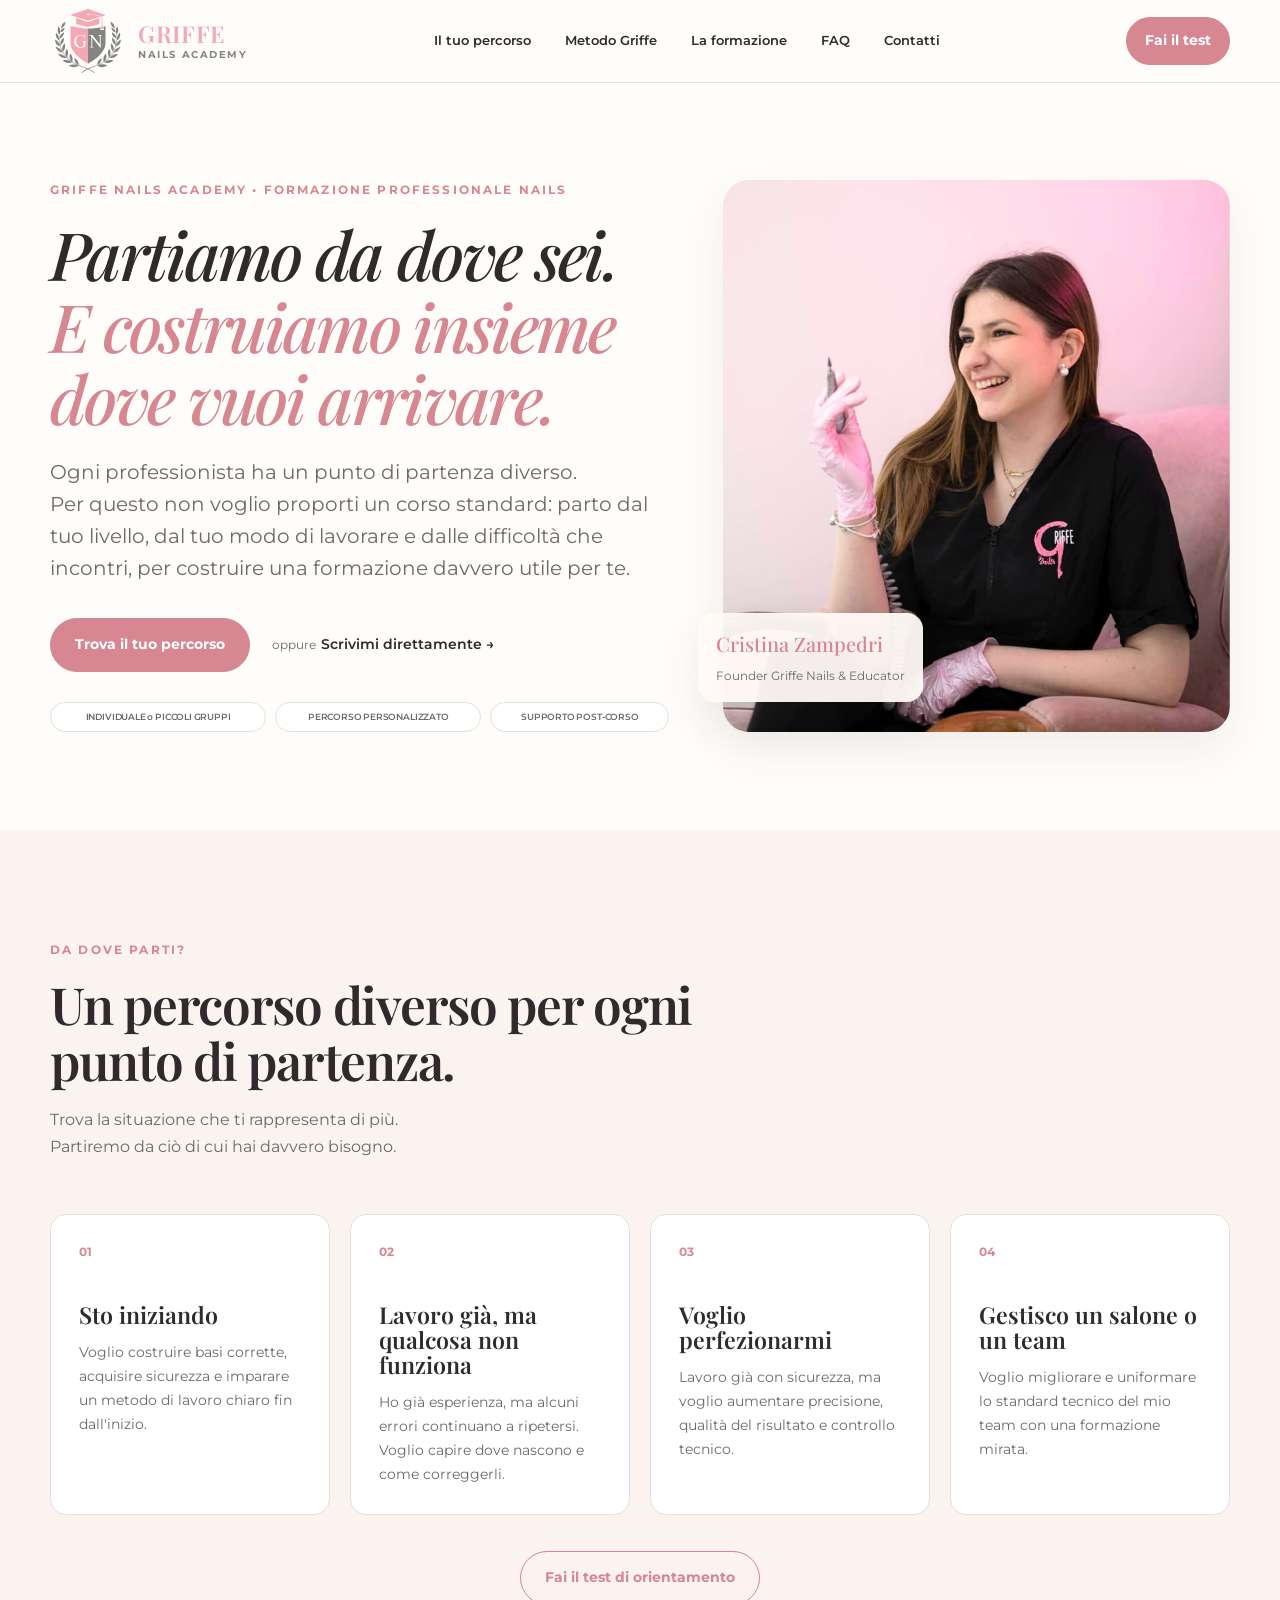
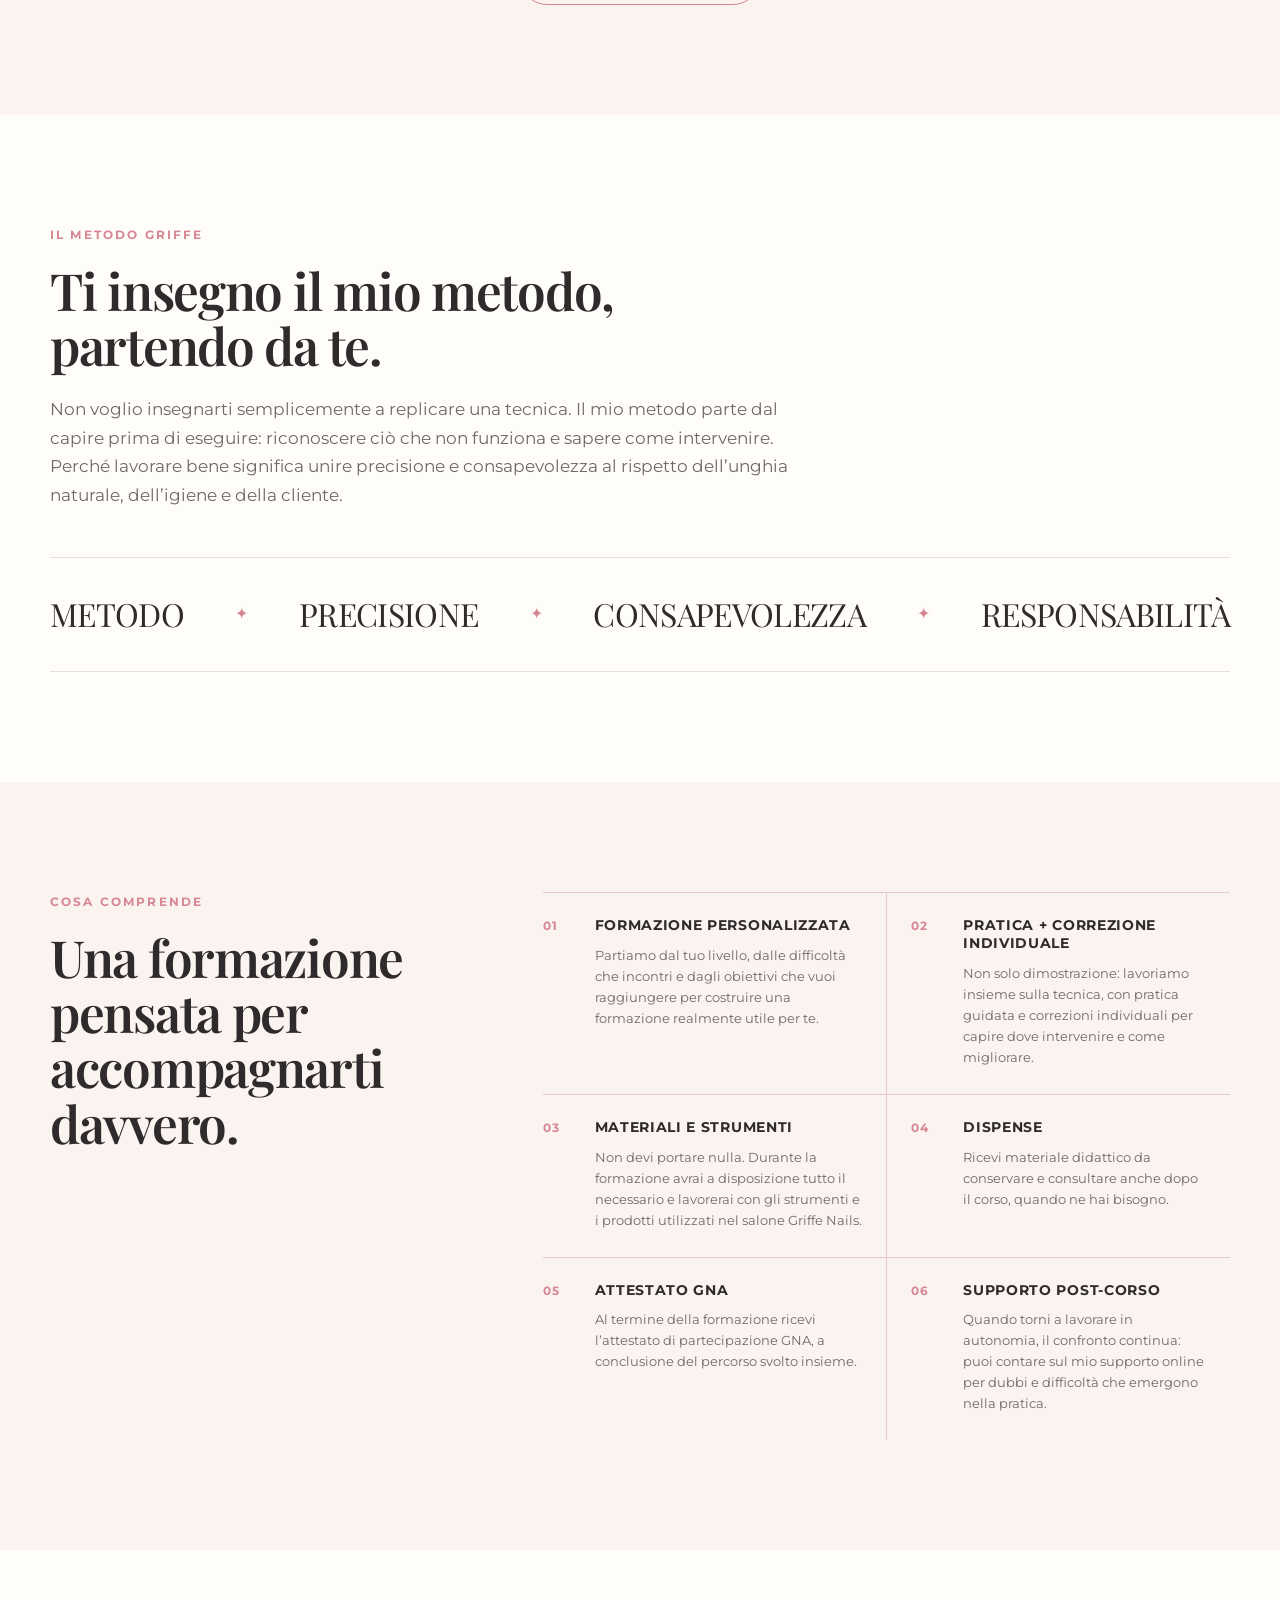
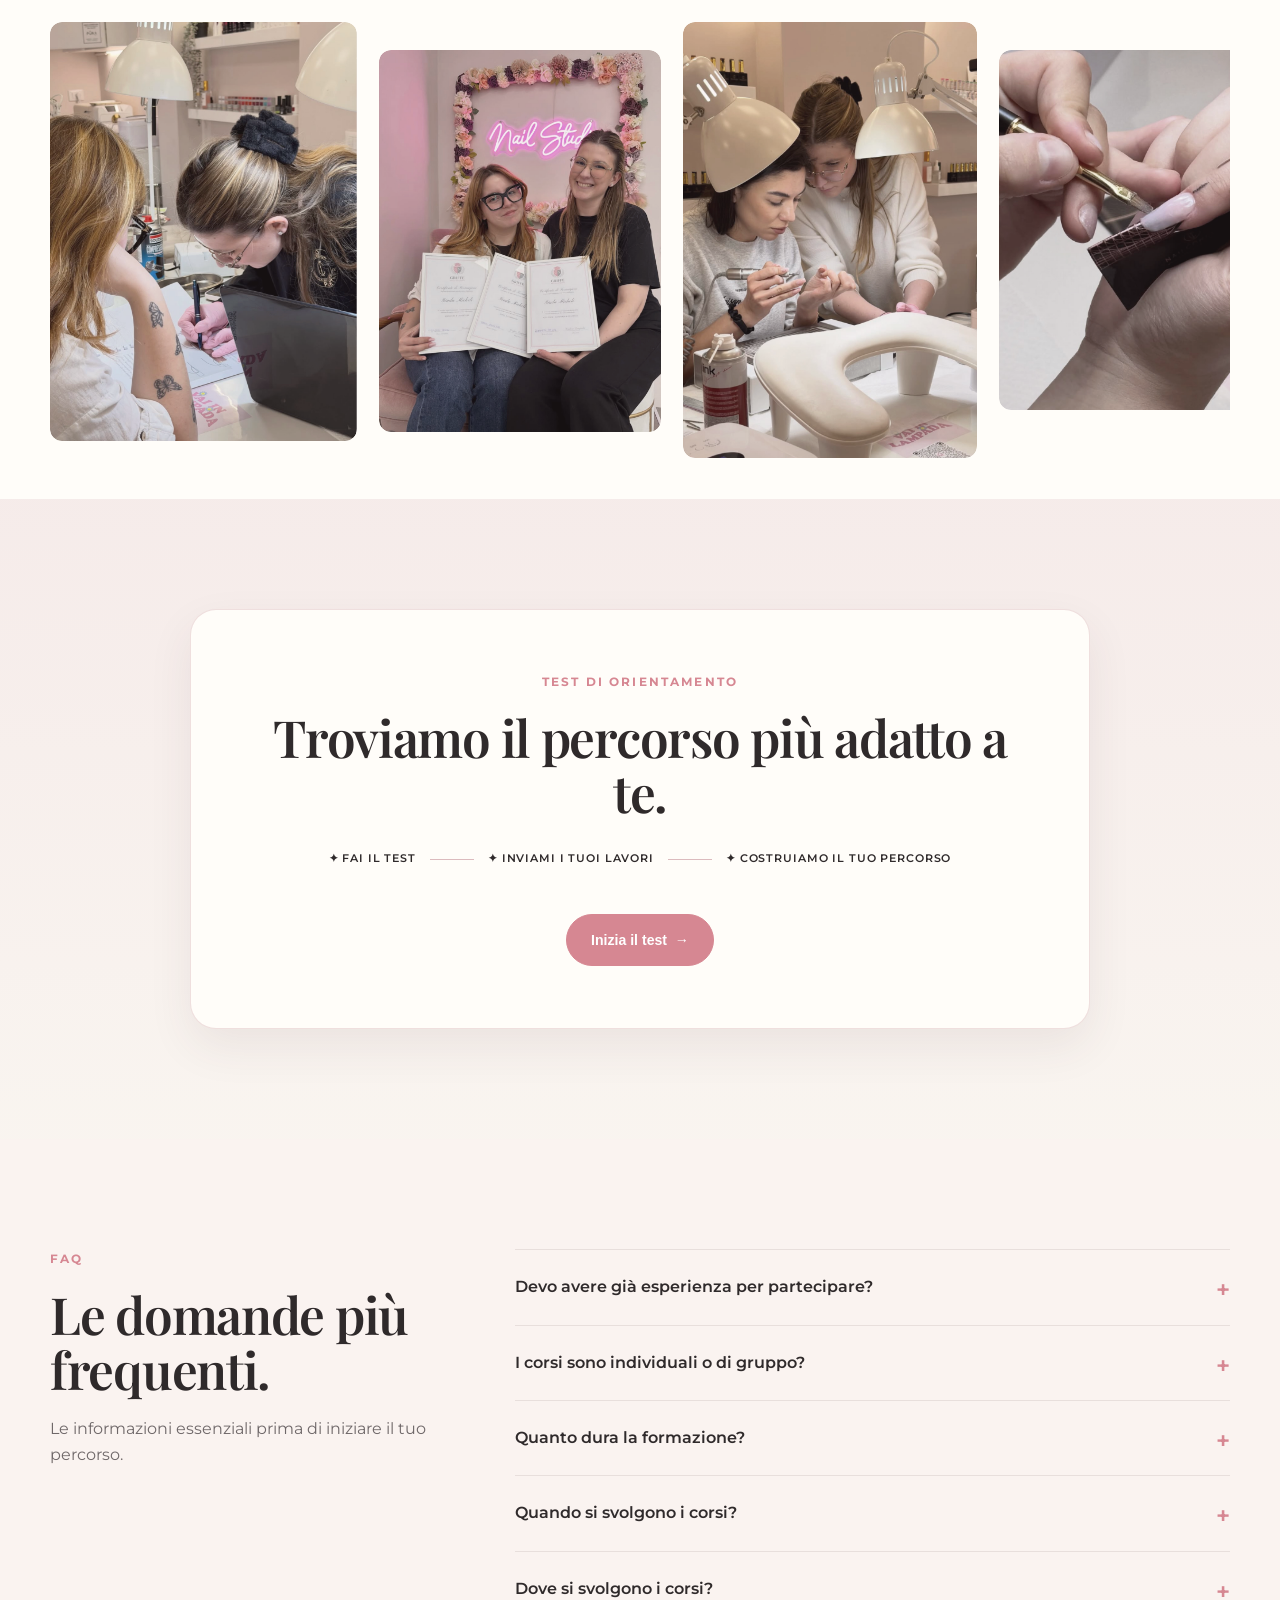
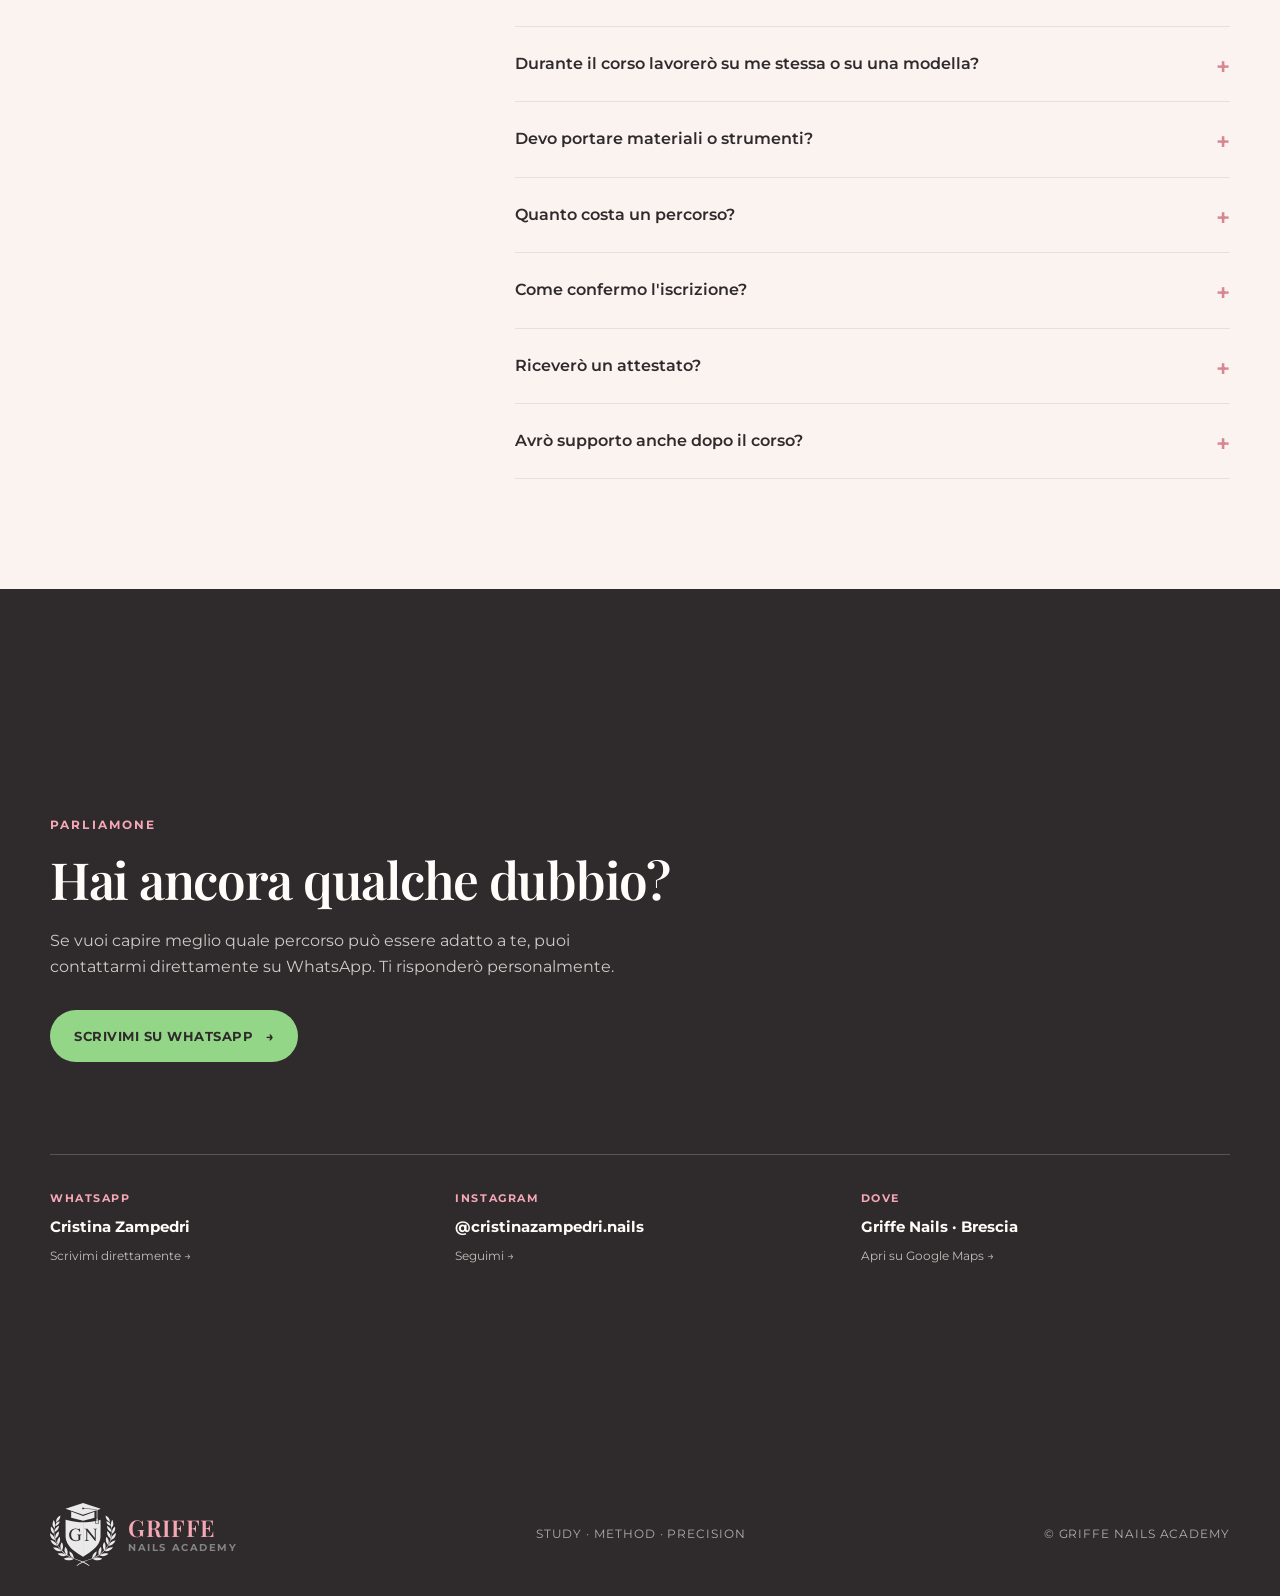
==== commit 8bbfb457: "Update hero section styling for improved layout and readability" ====
--- a/index.html
+++ b/index.html
@@ -35,7 +35,7 @@
 <section class="hero section">
   <div class="container hero-grid">
     <div class="hero-copy">
-      <p class="eyebrow">Griffe nails academy • formazione professionale nails</p>
+      <p class="eyebrow">Griffe nails academy • <br><span class="hero-eyebrow-phrase">formazione professionale nails</span></p>
       <h1><span class="hero-title-line">Partiamo da dove sei.</span> <span>E costruiamo insieme dove vuoi arrivare.</span></h1>
       <p class="hero-lead">
         Ogni professionista ha un punto di partenza diverso.<br>Per questo non voglio proporti un corso standard:
--- a/style.css
+++ b/style.css
@@ -60,19 +60,25 @@
 .main-nav a{font-size:.82rem;font-weight:600}
 .main-nav a:hover{color:var(--rose-dark)}
 
-.hero{padding:110px 0}
-.hero-grid{display:grid;grid-template-columns:1fr 1fr;gap:60px;align-items:center}
+.hero{padding:clamp(58px,7.6vw,110px) 0}
+.hero-grid{display:grid;grid-template-columns:minmax(0,1.1fr) minmax(360px,.9fr);gap:clamp(24px,4.2vw,60px);align-items:stretch}
+.hero-copy{min-width:0}
+.hero-eyebrow-phrase{white-space:nowrap}
+.hero .eyebrow br{display:none}
 .hero h1{max-width:760px;margin-bottom:22px;font-size:clamp(2.9rem,5.2vw,5rem)}
 .hero h1 span{display:block;color:var(--rose-dark);font-style:italic;font-weight:500}
 .hero h1 .hero-title-line{display:inline-block;color:inherit;white-space:nowrap}
 .hero-lead{max-width:700px;margin-bottom:18px;font-size:1.22rem}
 .hero-text{max-width:650px}
 .hero-actions{display:flex;align-items:center;gap:22px;margin-top:34px;flex-wrap:wrap}
-.hero-points{display:flex;flex-wrap:nowrap;gap:10px;margin-top:30px}
-.hero-points span{padding:9px 13px;border:1px solid var(--line);border-radius:999px;background:var(--white);color:var(--gray);font-size:.72rem;font-weight:600;white-space:nowrap}
-.hero-media{position:relative;align-self:center}
-.hero-media>img{width:100%;height:auto;aspect-ratio:4/5;object-fit:cover;border-radius:var(--radius);box-shadow:var(--shadow)}
-.hero-badge{position:absolute;left:-30px;bottom:30px;width:max-content;max-width:calc(100% - 20px);padding:14px 18px;border-radius:var(--radius-small);background:rgba(255,250,247,.95);box-shadow:var(--shadow)}
+.hero-points{display:flex;flex-wrap:nowrap;align-items:stretch;gap:clamp(5px,.7vw,10px);margin-top:30px;min-width:0}
+.hero-points span{flex:1 1 auto;min-width:0;padding:9px clamp(5px,.8vw,13px);border:1px solid var(--line);border-radius:999px;background:var(--white);color:var(--gray);font-size:clamp(.48rem,.72vw,.72rem);font-weight:600;letter-spacing:-.02em;line-height:1.15;text-align:center;white-space:nowrap}
+.hero-points span:first-child{flex-grow:1.25}
+.hero-points span:nth-child(2){flex-grow:1.1}
+.hero-points span:nth-child(3){flex-grow:1}
+.hero-media{position:relative;display:flex;flex-direction:column;align-self:stretch;justify-self:stretch;min-width:0;min-height:0}
+.hero-media>img{display:block;flex:1 1 0;width:100%;height:0;min-width:0;min-height:0;object-fit:cover;border-radius:var(--radius);box-shadow:var(--shadow)}
+.hero-badge{position:absolute;left:clamp(-30px,-2vw,12px);bottom:30px;width:max-content;max-width:calc(100% - 20px);padding:14px 18px;border-radius:var(--radius-small);background:rgba(255,250,247,.95);box-shadow:var(--shadow)}
 .hero-badge strong{display:block;margin-bottom:2px;font-family:"Playfair Display",Georgia,serif;font-size:1.25rem;font-weight:500;color:var(--rose-dark)}
 .hero-badge span{font-size:.78rem;color:var(--gray)}
 
@@ -203,9 +209,7 @@
 
 @media(max-width:980px){
   .main-nav{display:none}
-  .hero-grid,.faq-layout{grid-template-columns:1fr;gap:48px}
-  .hero-media{max-width:700px}
-  .hero-badge{left:20px}
+  .faq-layout{grid-template-columns:1fr;gap:48px}
   .audience-grid{grid-template-columns:1fr 1fr}
   .faq-intro{position:static}
   .formation-layout{gap:48px}
@@ -218,24 +222,41 @@
   .gallery-item--detail{width:220px}
   .gallery-item--offset{margin-top:18px}
 }
+@media(max-width:780px){
+  .hero{padding:clamp(58px,8vw,88px) 0}
+  .hero-grid{grid-template-columns:minmax(0,1fr);gap:30px}
+  .hero-media{display:block;width:100%;height:auto}
+  .hero-media>img{width:100%;height:auto;aspect-ratio:4/5}
+  .hero-badge{left:12px;right:12px;bottom:12px;max-width:none}
+  .hero-points{gap:clamp(4px,1vw,8px)}
+  .hero-points span{padding-inline:clamp(3px,1vw,9px);font-size:clamp(.42rem,1.35vw,.68rem)}
+}
 @media(max-width:680px){
   .container{width:min(calc(100% - 28px),var(--container))}
-  .section{padding:78px 0}
+  .section{padding:64px 0}
   .site-header .btn-small{display:none}
   .header-inner{min-height:72px}
   .brand-name strong{font-size:1.15rem}
   .brand-name small{font-size:.52rem}
   .brand img{width:62px}
-  h1{font-size:clamp(2.65rem,14vw,4.5rem)}
+  h1{font-size:clamp(2.1rem,10vw,4.5rem)}
+  .hero h1{font-size:clamp(2.1rem,10vw,4.5rem)}
   h2{font-size:clamp(2rem,10vw,3.2rem)}
-  .hero{padding:78px 0}
-  .hero-grid{gap:42px}
-  .hero-lead{font-size:1.06rem}
-  .hero-actions{align-items:flex-start;flex-direction:column}
-  .hero-points{flex-wrap:wrap}
+  .hero{padding:58px 0}
+  .hero-grid{grid-template-columns:minmax(0,1fr);gap:30px}
+  .hero .eyebrow br{display:block}
+  .hero-media{display:block;width:100%;height:auto}
+  .hero-media>img{width:100%;height:auto;aspect-ratio:4/5;object-fit:cover}
+  .hero-lead{font-size:1rem;margin-bottom:12px}
+  .hero-actions{align-items:flex-start;flex-direction:column;gap:14px;margin-top:24px}
+  .hero-points{gap:clamp(3px,1.1vw,6px);margin-top:22px}
+  .hero-points span{flex:1 1 auto;padding:clamp(6px,1.8vw,8px) clamp(2px,1vw,6px);font-size:clamp(.36rem,1.7vw,.68rem);letter-spacing:-.025em;white-space:nowrap}
+  .hero-points span:first-child{flex-grow:1.1}
+  .hero-points span:nth-child(2){flex-grow:1.02}
+  .hero-points span:nth-child(3){flex-grow:1}
   .hero-badge{left:12px;right:12px;bottom:12px;max-width:none}
   .audience-grid{grid-template-columns:1fr}
-  .method-values{flex-wrap:wrap;justify-content:center;gap:14px 18px}
+  .method-values{flex-direction:column;justify-content:center;gap:8px;padding:24px 0;text-align:center}
   .formation-layout{grid-template-columns:1fr;gap:38px}
   .formation-intro{position:static}
   .formation-list{grid-template-columns:1fr 1fr}
@@ -245,9 +266,8 @@
   .method-gallery-item{width:78vw}
   .gallery-item--03{width:66vw}
   .gallery-item--offset{margin-top:16px}
-  .method-values{display:grid;grid-template-columns:1fr auto;justify-content:stretch;padding:24px 0}
   .method-values span{font-size:1.5rem}
-  .method-values i{grid-column:2}
+  .method-values i{font-size:.9rem}
   .formation-list{grid-template-columns:1fr}
   .formation-item,.formation-item:nth-child(even){padding:20px 0;border-left:0}
   .contact-links{grid-template-columns:1fr;gap:28px}
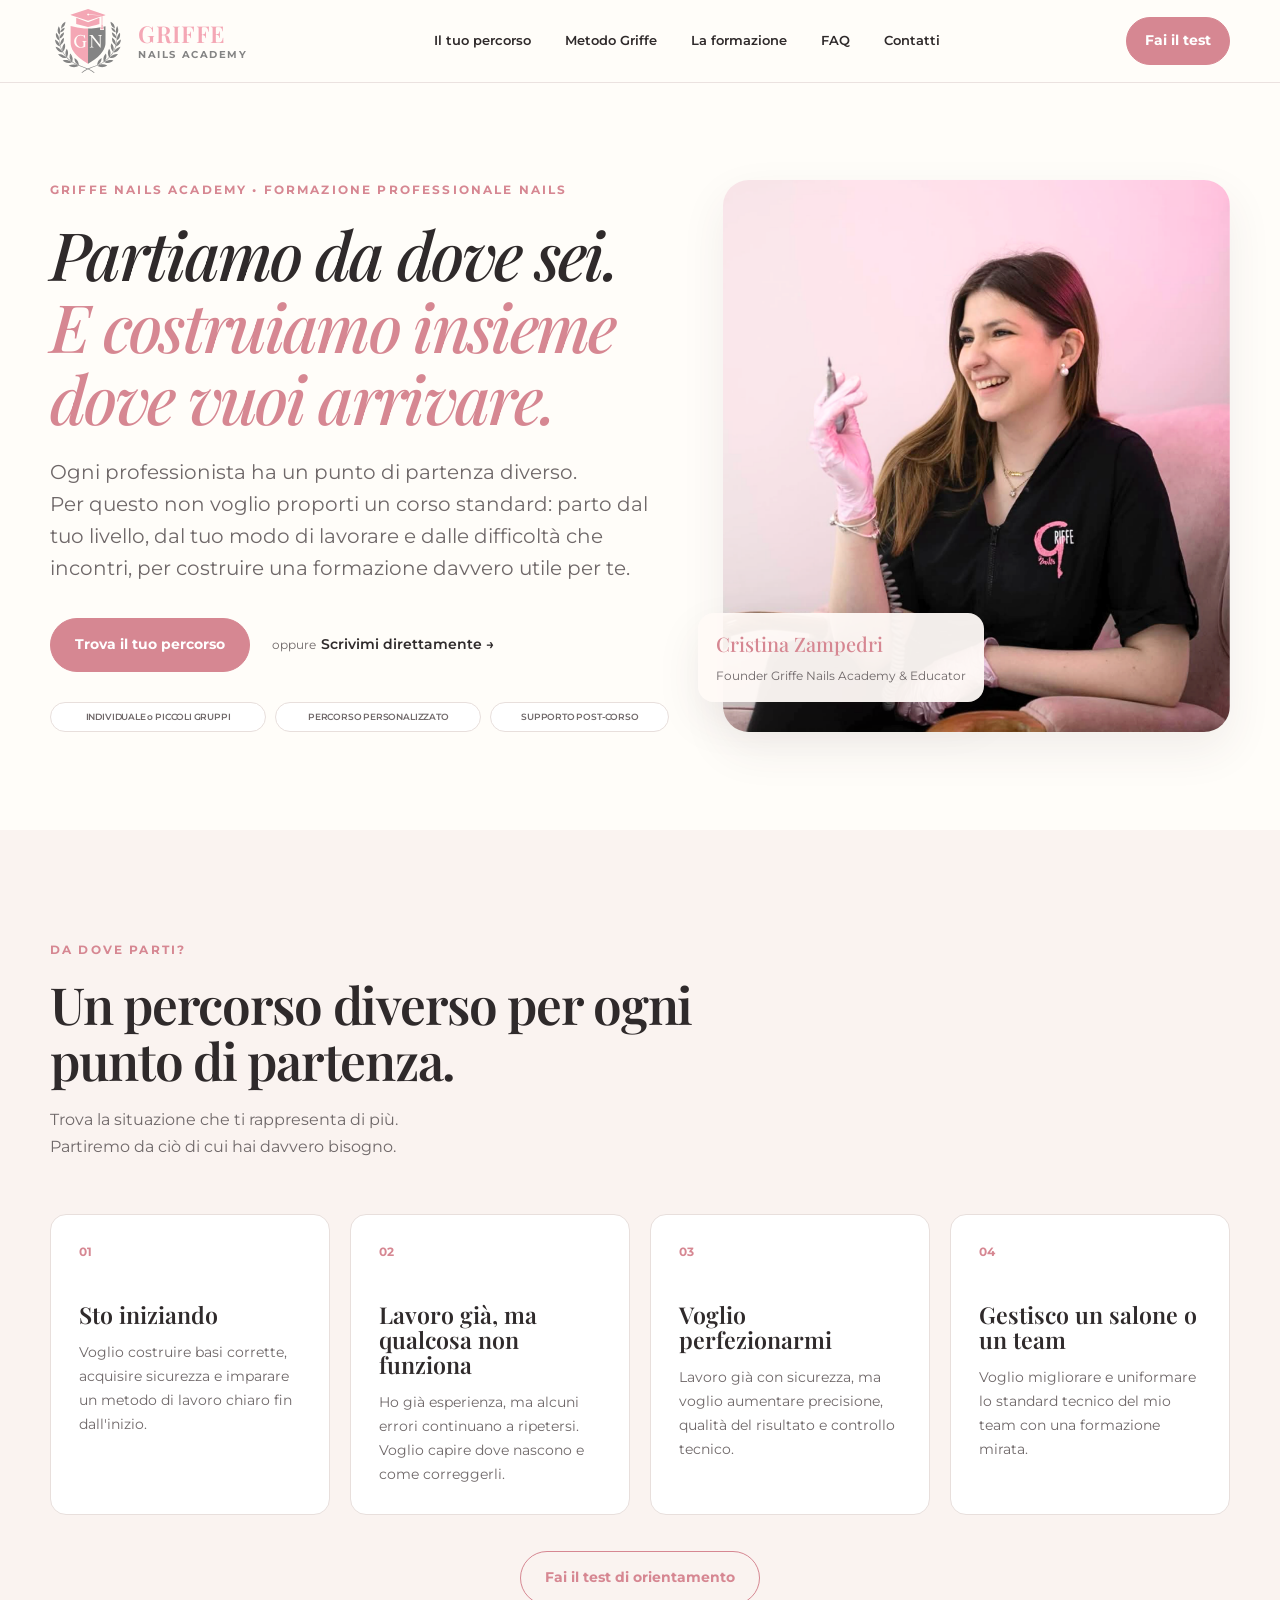
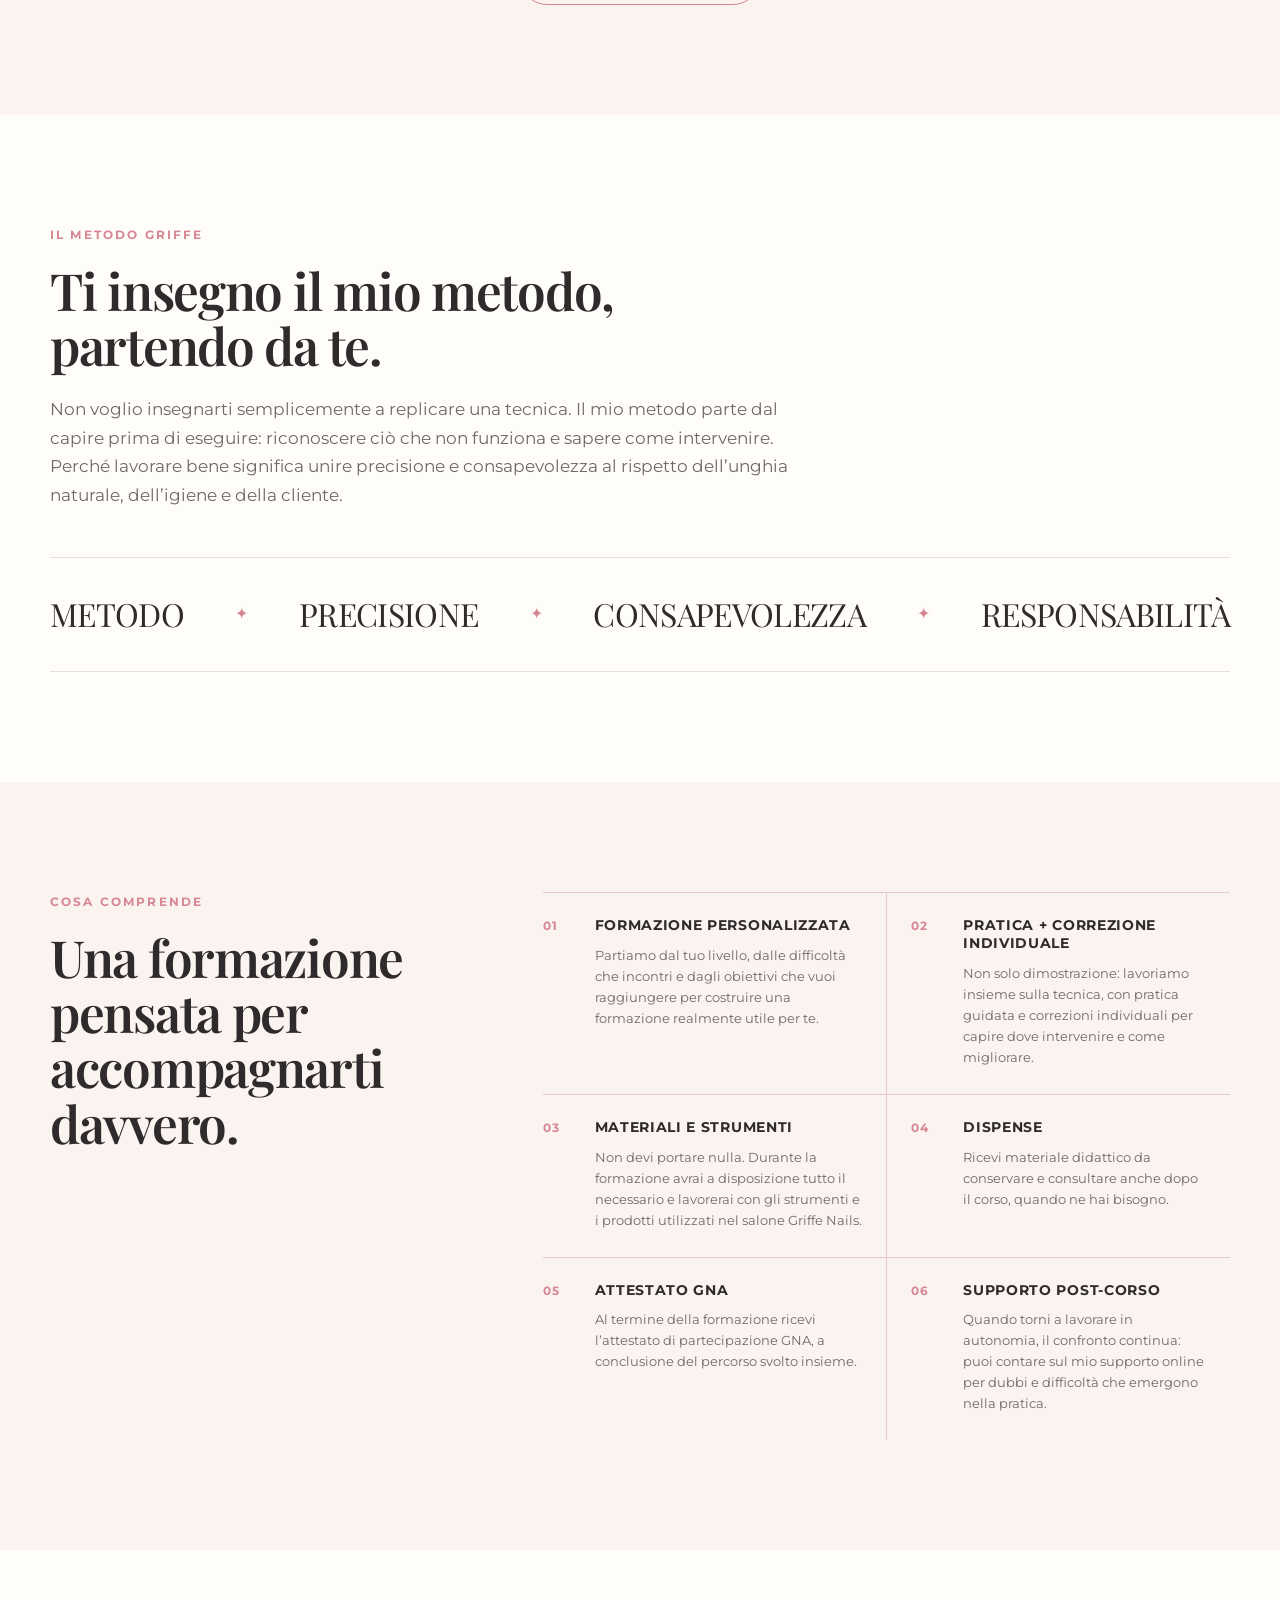
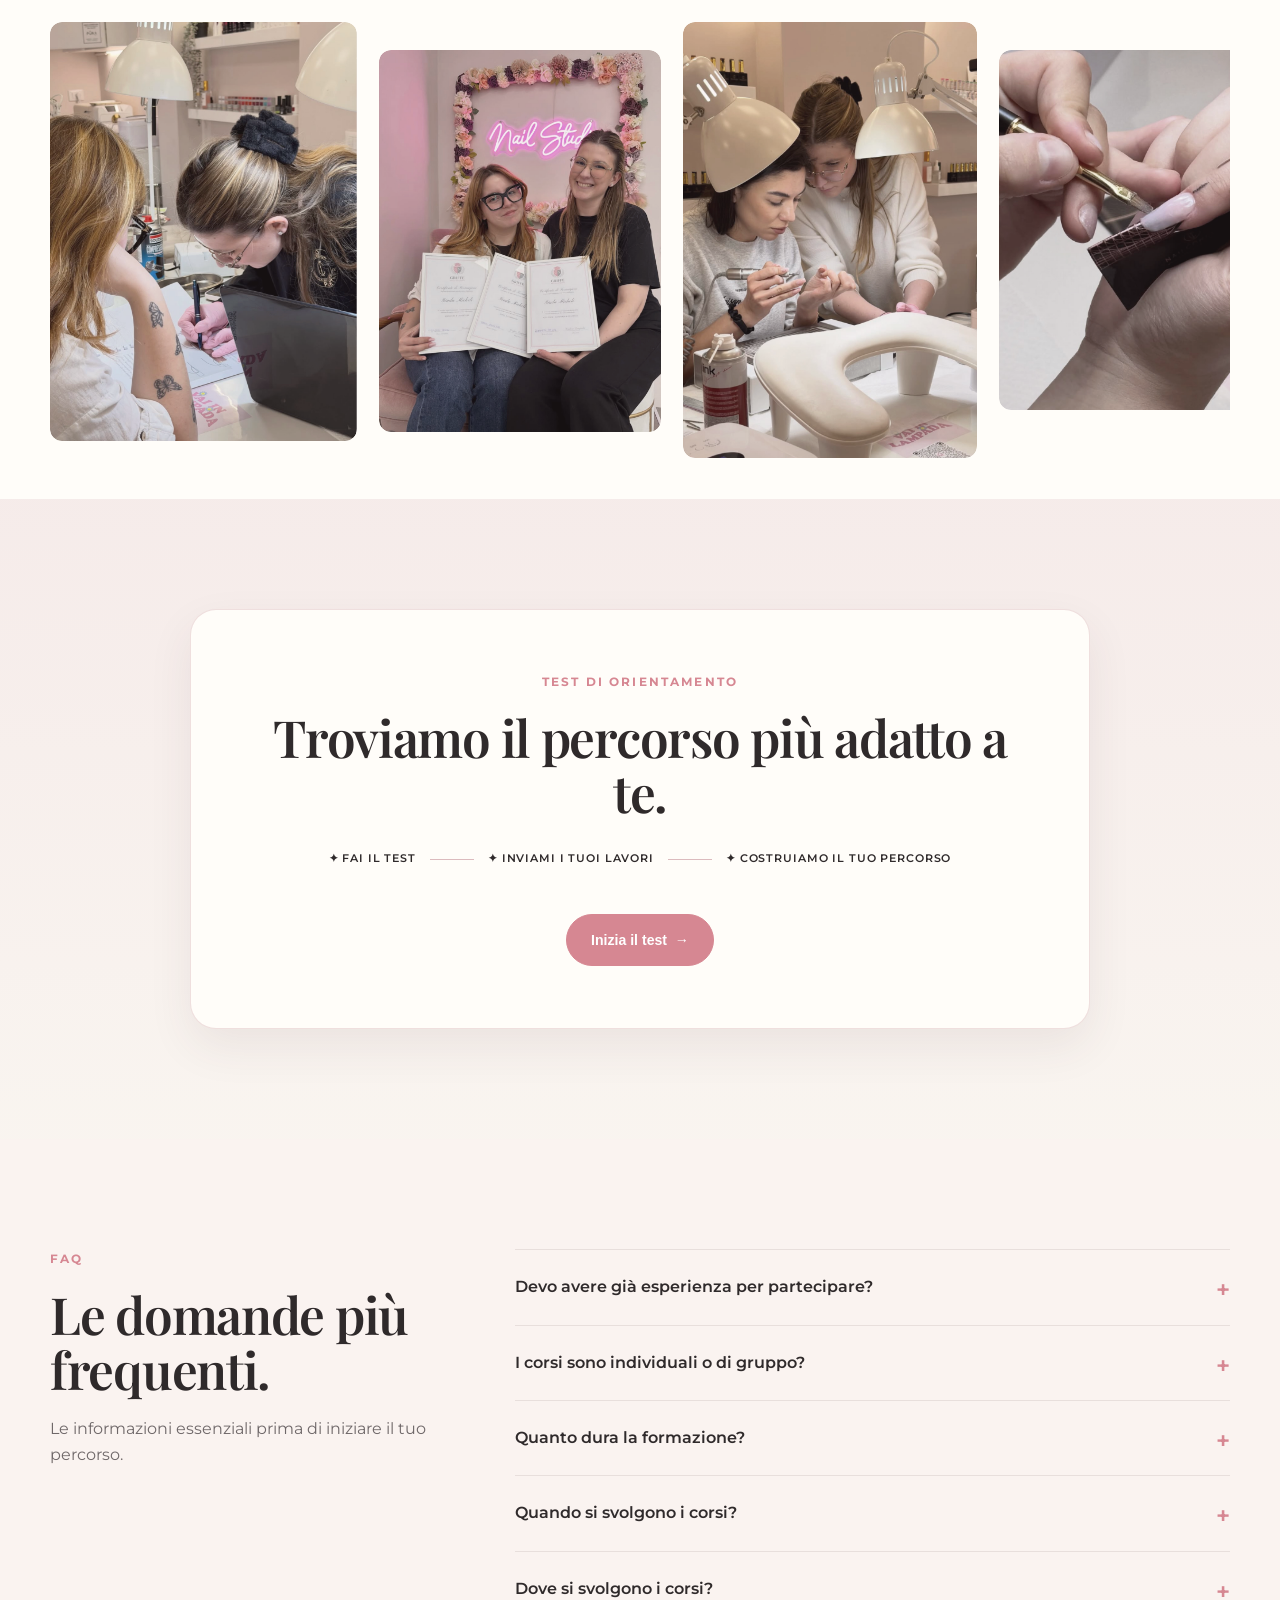
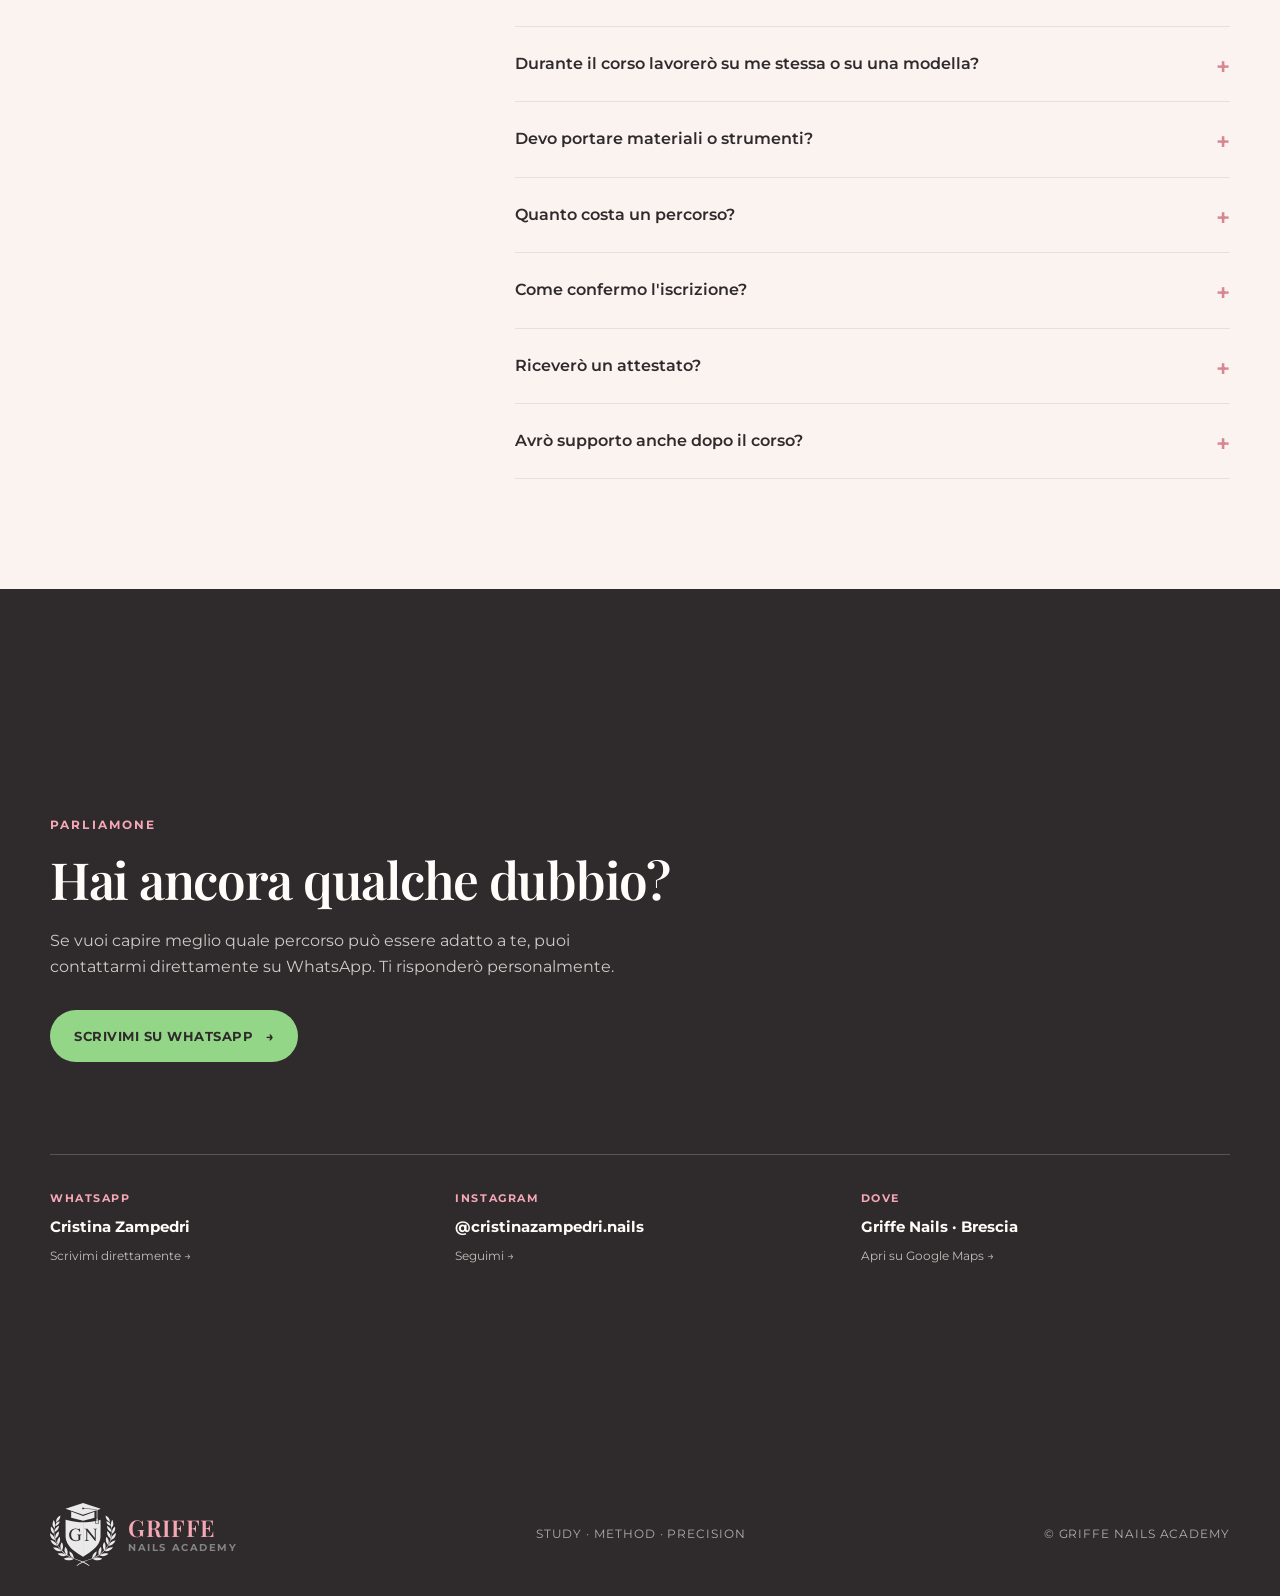
==== commit ccd89c4c: "Change Founder description" ====
--- a/index.html
+++ b/index.html
@@ -5,6 +5,13 @@
   <meta name="viewport" content="width=device-width, initial-scale=1.0">
   <meta name="description" content="Griffe Nails Academy: formazione nails personalizzata a Brescia con Cristina Zampedri.">
   <title>Griffe Nails Academy</title>
+  <!-- Google Tag Manager -->
+  <script>(function(w,d,s,l,i){w[l]=w[l]||[];w[l].push({'gtm.start':
+  new Date().getTime(),event:'gtm.js'});var f=d.getElementsByTagName(s)[0],
+  j=d.createElement(s),dl=l!='dataLayer'?'&l='+l:'';j.async=true;j.src=
+  'https://www.googletagmanager.com/gtm.js?id='+i+dl;f.parentNode.insertBefore(j,f);
+  })(window,document,'script','dataLayer','GTM-P2XHM66K');</script>
+  <!-- End Google Tag Manager -->
   <link rel="icon" type="image/svg+xml" href="assets/logo-gna.svg">
   <link rel="preconnect" href="https://fonts.googleapis.com">
   <link rel="preconnect" href="https://fonts.gstatic.com" crossorigin>
@@ -12,6 +19,11 @@
   <link rel="stylesheet" href="style.css">
 </head>
 <body>
+
+<!-- Google Tag Manager (noscript) -->
+<noscript><iframe src="https://www.googletagmanager.com/ns.html?id=GTM-P2XHM66K"
+height="0" width="0" style="display:none;visibility:hidden"></iframe></noscript>
+<!-- End Google Tag Manager (noscript) -->
 
 <header class="site-header">
   <div class="container header-inner">
@@ -57,7 +69,7 @@
       <img src="assets/cristina-hero.png" alt="Cristina Zampedri durante una formazione">
       <div class="hero-badge">
         <strong>Cristina Zampedri</strong>
-        <span>Founder Griffe Nails &amp; Educator</span>
+        <span>Founder Griffe Nails Academy &amp; Educator</span>
       </div>
     </div>
   </div>
@@ -260,6 +272,8 @@
     const quiz = document.querySelector("#quiz");
     const answers = {};
     let currentStep = 0;
+    let testStarted = false;
+    let testCompleted = false;
 
     const questions = [
       { eyebrow:"PUNTO DI PARTENZA", question:"Da quanto tempo lavori nel mondo unghie?", type:"radio", key:"esperienza", options:["Non ho ancora iniziato","Meno di 1 anno","Da 1 a 3 anni","Da 3 a 5 anni","Oltre 5 anni"] },
@@ -284,7 +298,15 @@
         <div class="quiz-intro"><p class="eyebrow">TEST DI ORIENTAMENTO</p><h2>Troviamo il percorso più adatto a te.</h2>${renderPath()}</div>
         <button class="btn quiz-start" type="button">Inizia il test&nbsp; →</button>
       </div>`;
-      quiz.querySelector(".quiz-start").addEventListener("click", () => { currentStep = 0; renderQuestion(); });
+      quiz.querySelector(".quiz-start").addEventListener("click", () => {
+        if (!testStarted) {
+          window.dataLayer = window.dataLayer || [];
+          window.dataLayer.push({ event: "test_start" });
+          testStarted = true;
+        }
+        currentStep = 0;
+        renderQuestion();
+      });
     }
 
     function selectedValues(question) {
@@ -370,8 +392,21 @@
     }
 
     function showFinalScreen() {
+      if (!testCompleted) {
+        window.dataLayer = window.dataLayer || [];
+        window.dataLayer.push({ event: "test_complete" });
+        testCompleted = true;
+      }
       quiz.innerHTML = `<div class="quiz-progress"><span style="width:100%"></span></div><div class="quiz-screen quiz-final"><span class="quiz-check" aria-hidden="true">✓</span><p class="eyebrow">TEST COMPLETATO</p><h2>Test completato!</h2><h3>Due cose da fare:</h3><div class="final-steps"><p><b>01</b><strong>Invia il messaggio su WhatsApp</strong><span>È già pronto con le tue risposte: invialo così com'è.</span></p><p><b>02</b><strong>Allega 5 foto dei tuoi lavori</strong><span>Mandamele nella stessa chat, subito dopo.</span></p></div><a class="btn" href="https://wa.me/393339306905?text=${encodeURIComponent(buildWhatsAppMessage())}" target="_blank" rel="noopener">Apri WhatsApp&nbsp; →</a><p class="quiz-note"><span>Analizzerò i tuoi risultati e i tuoi lavori per proporti il percorso formativo più adatto a te.</span><svg viewBox="0 0 24 24" aria-hidden="true"><path d="M12 20S3 15 3 8.5A4.5 4.5 0 0 1 12 7a4.5 4.5 0 0 1 9 1.5C21 15 12 20 12 20Z"/></svg></p></div>`;
     }
+
+    document.addEventListener("click", event => {
+      if (!(event.target instanceof Element)) return;
+      const link = event.target.closest('a[href^="https://wa.me/"]');
+      if (!link) return;
+      window.dataLayer = window.dataLayer || [];
+      window.dataLayer.push({ event: link.closest(".quiz-final") ? "whatsapp_test" : "whatsapp_direct" });
+    });
 
     renderWelcome();
   })();
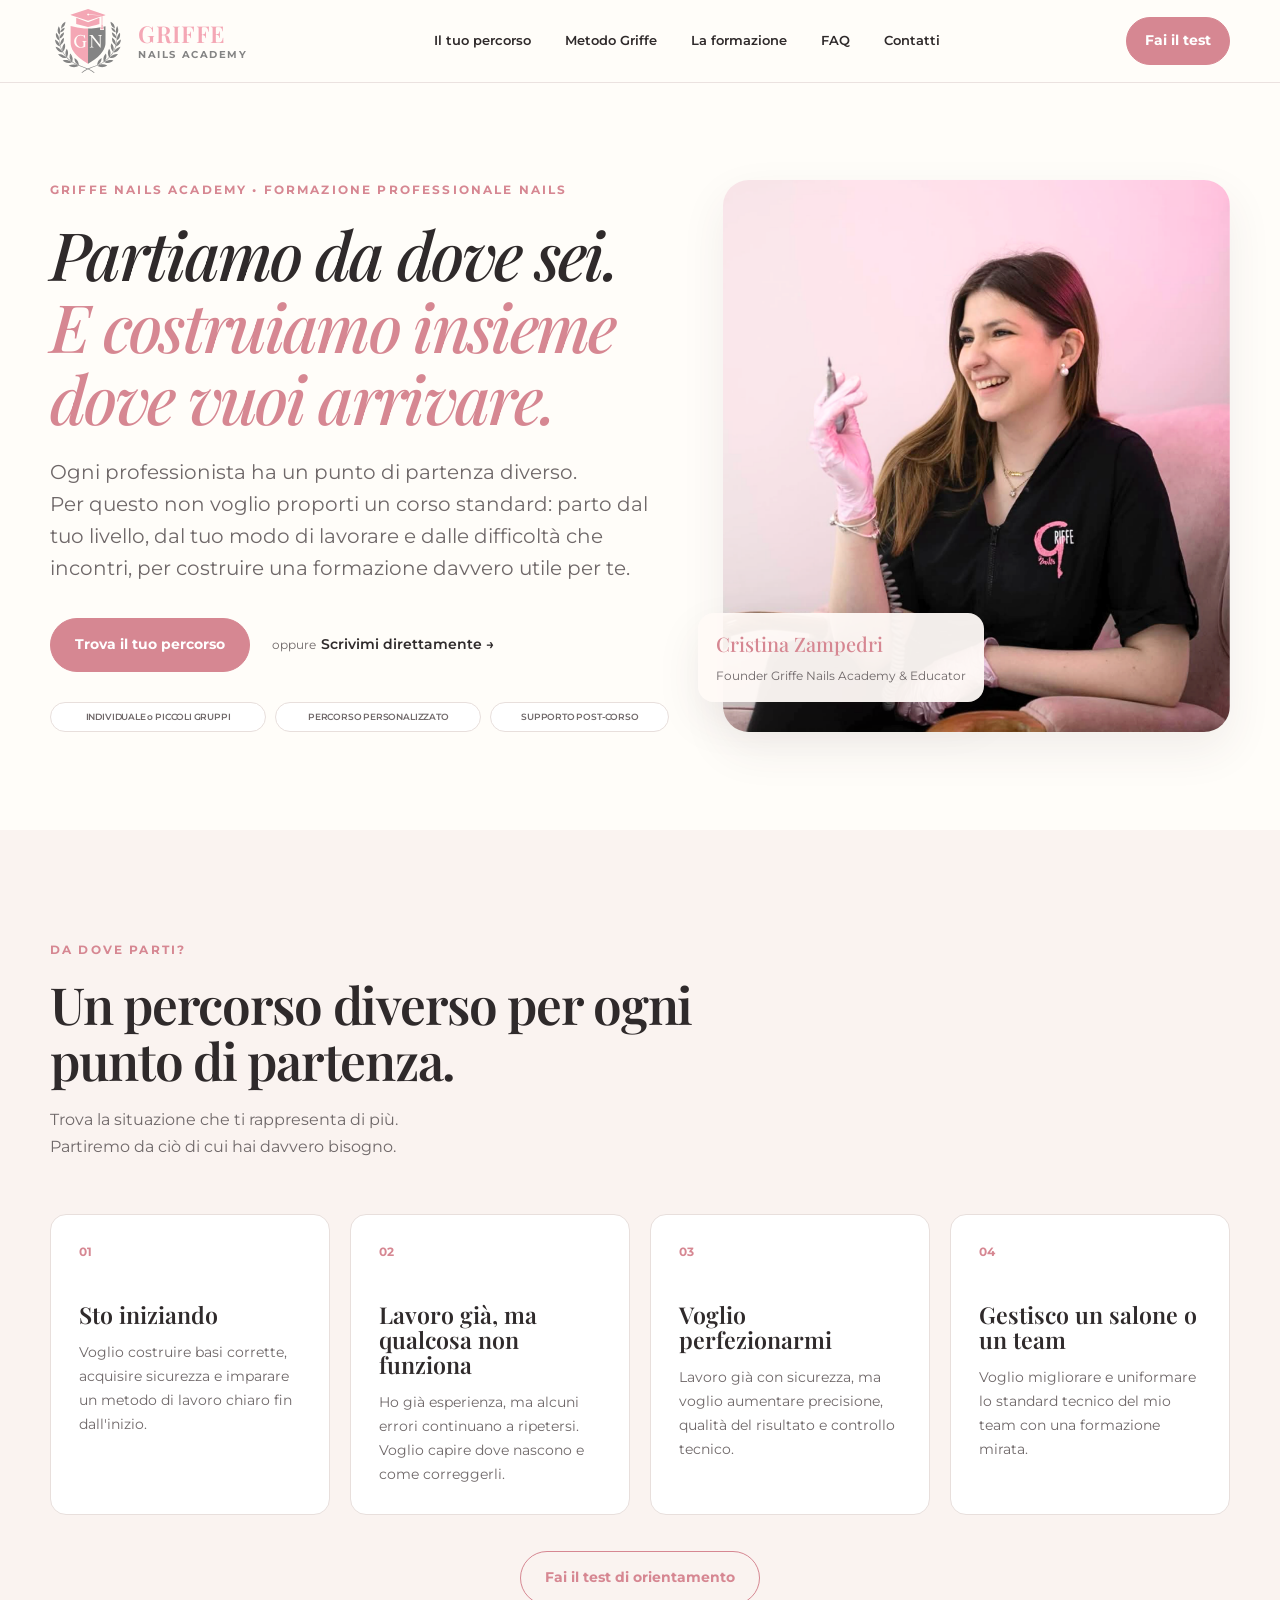
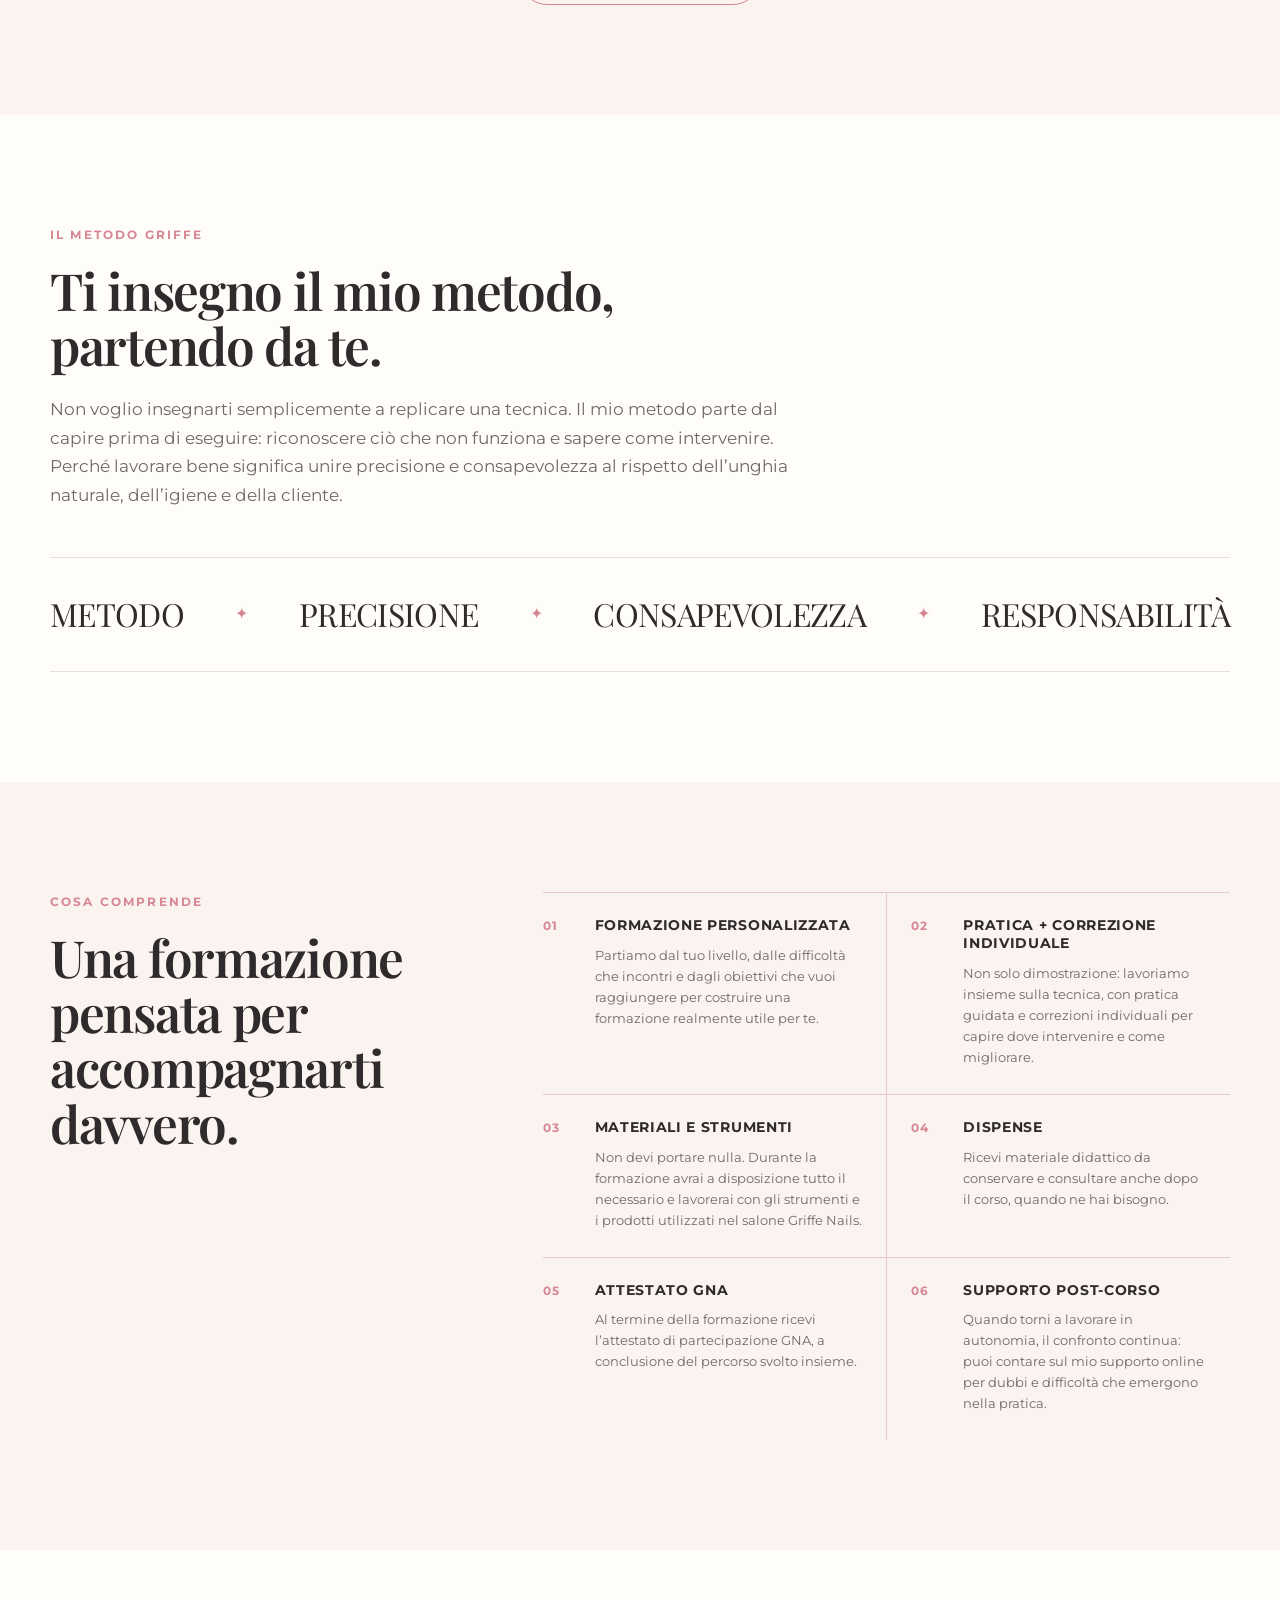
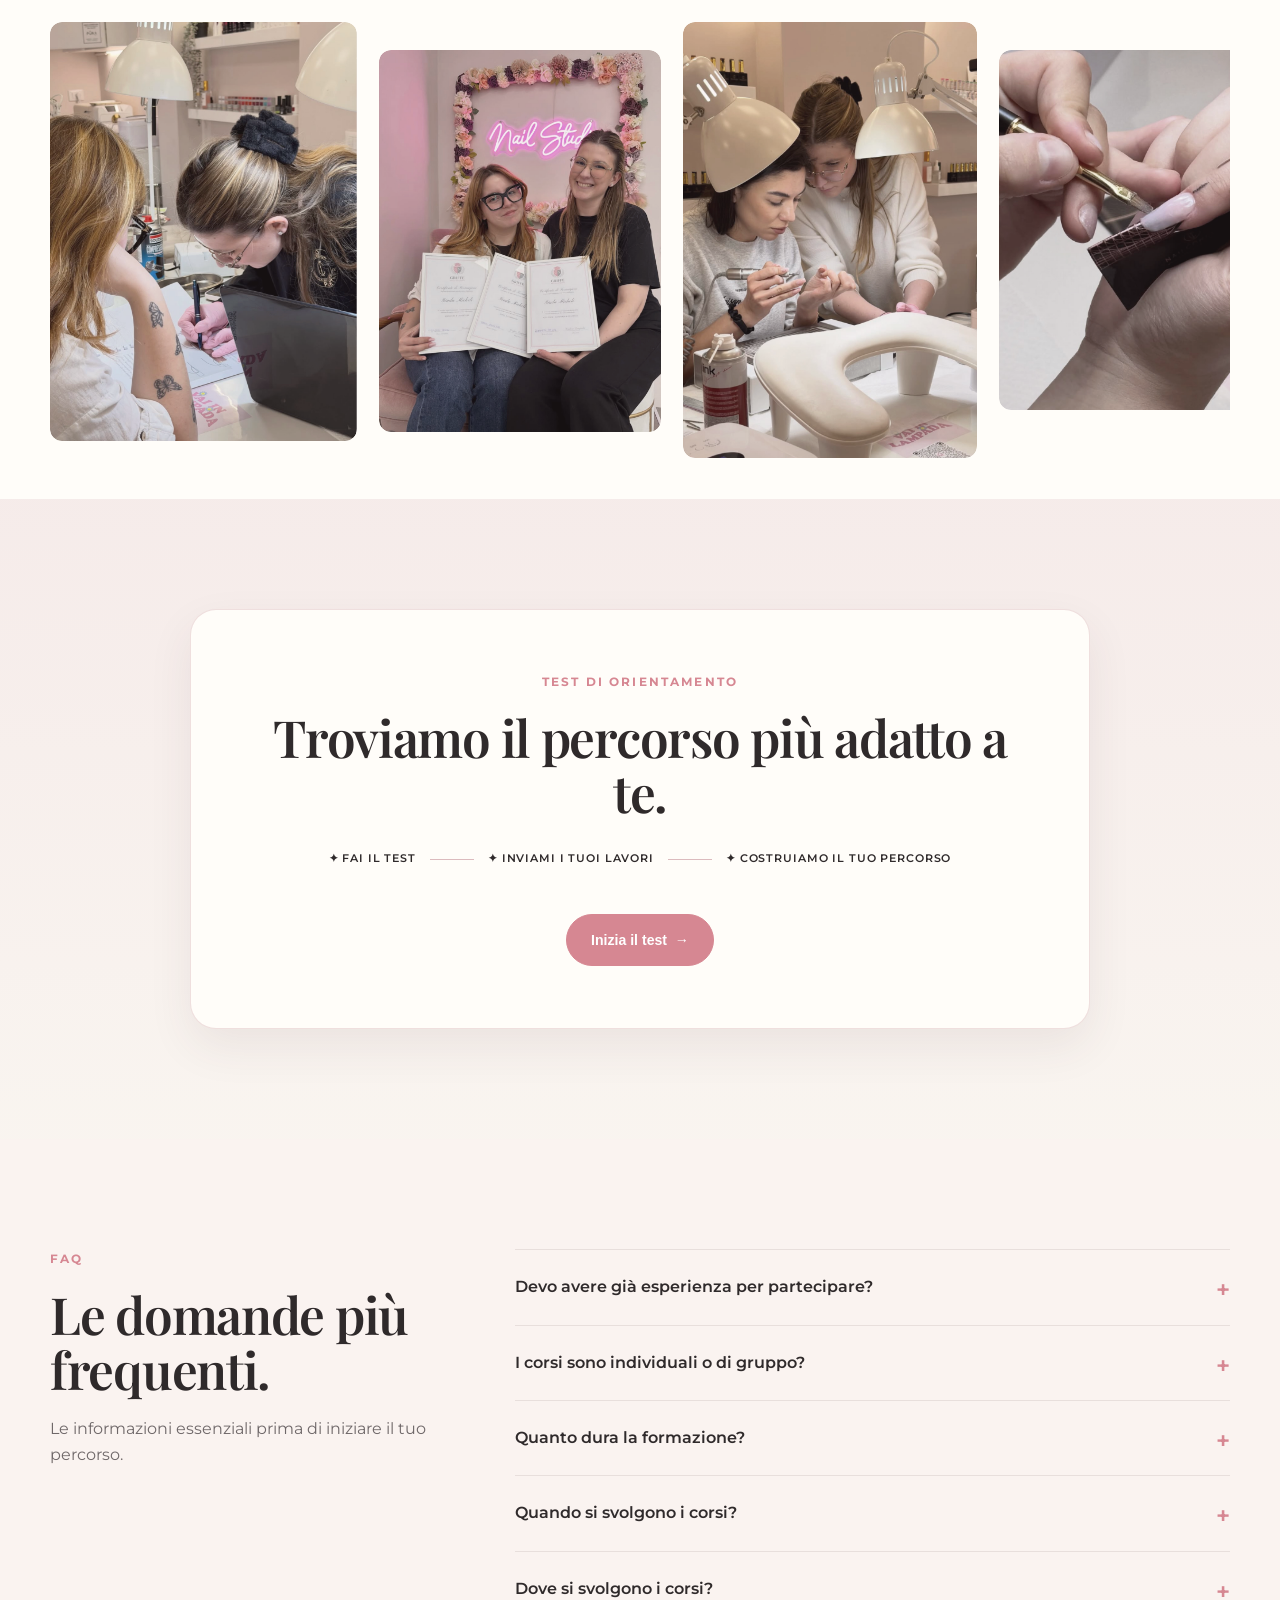
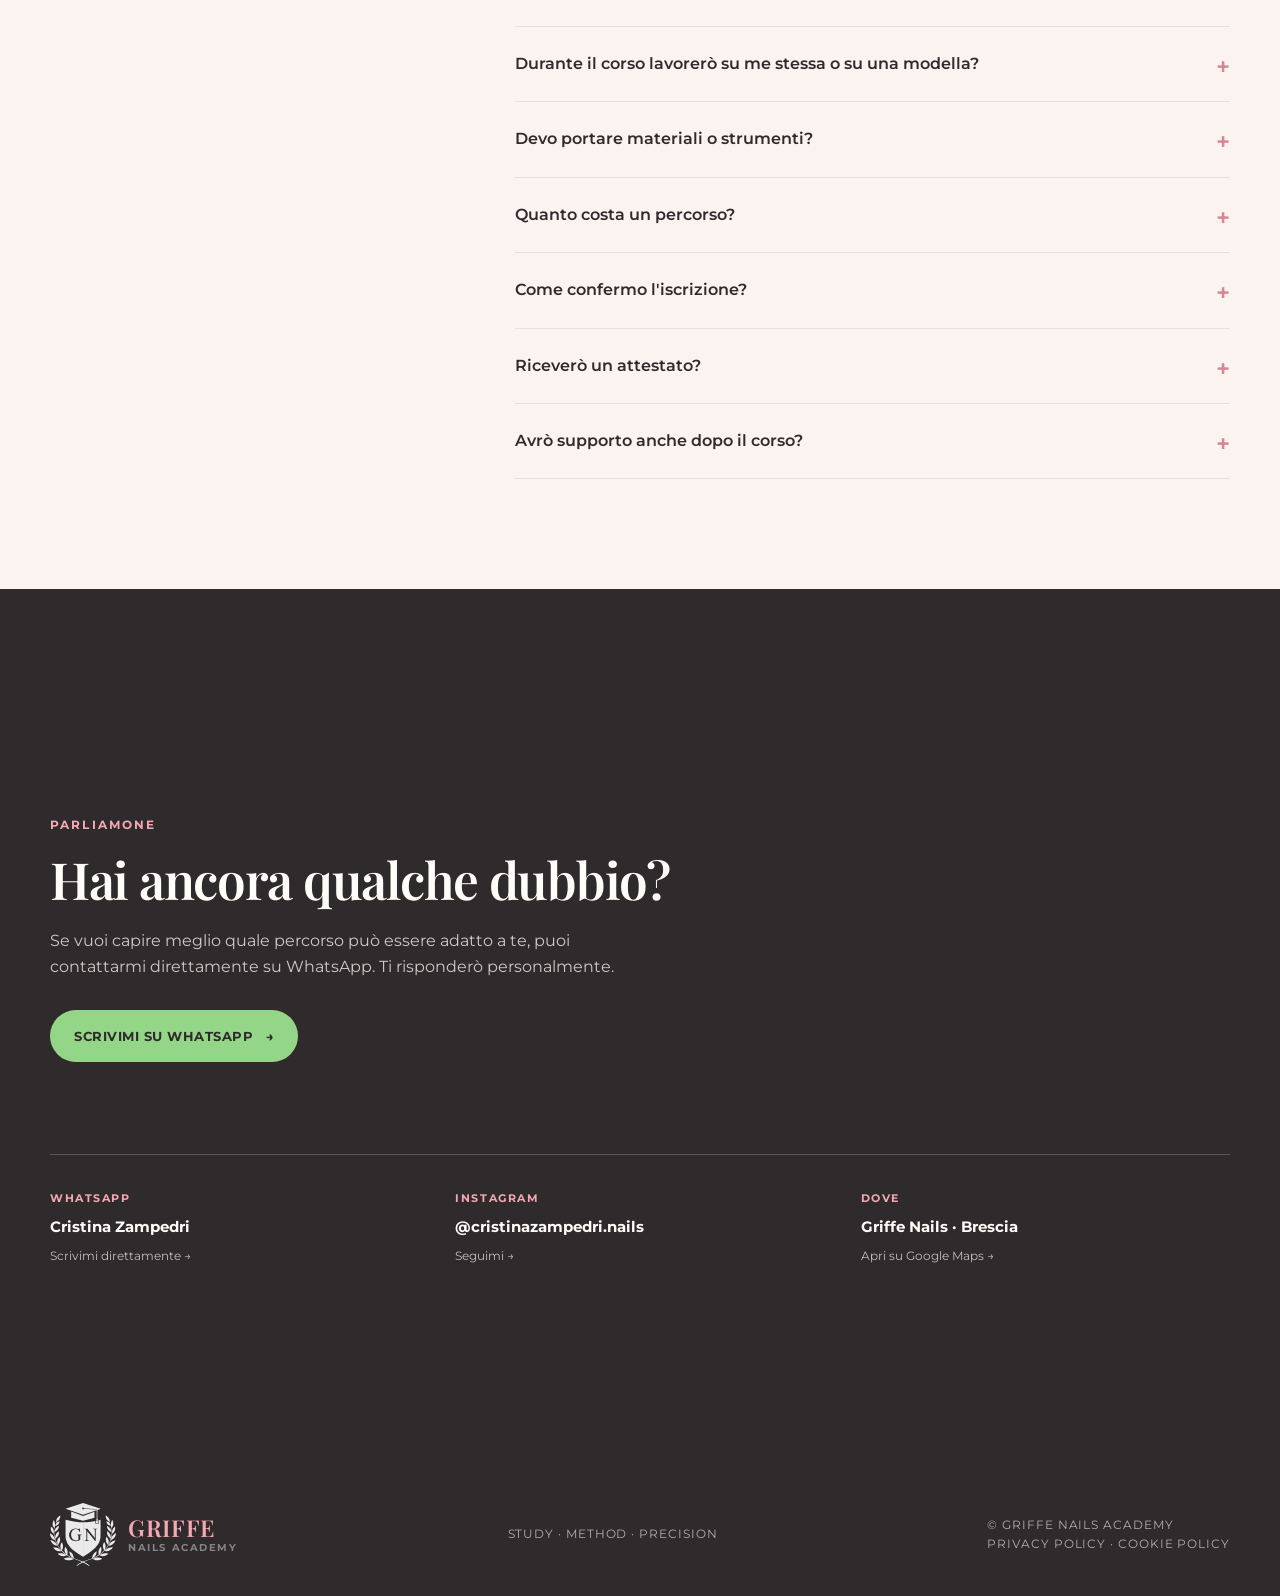
==== commit 36110232: "Add Privacy and Cookie Policy pages with footer links" ====
--- a/index.html
+++ b/index.html
@@ -263,7 +263,7 @@
       <span class="brand-name"><strong>GRIFFE</strong><small>NAILS ACADEMY</small></span>
     </a>
     <p>Study · Method · Precision</p>
-    <p>© Griffe Nails Academy</p>
+    <p>© Griffe Nails Academy<br><a href="privacy.html">Privacy Policy</a> · <a href="cookie.html">Cookie Policy</a></p>
   </div>
 </footer>
 
--- a/style.css
+++ b/style.css
@@ -206,6 +206,23 @@
 .footer-inner{display:flex;align-items:center;justify-content:space-between;gap:22px}
 .footer-brand img{width:66px;filter:brightness(0) invert(1);opacity:.9}
 .footer-inner p{color:rgba(255,255,255,.62);font-size:.72rem;letter-spacing:.08em;text-transform:uppercase}
+.footer-inner a{color:inherit}
+.footer-inner a:hover{color:var(--ivory)}
+
+.legal-page{min-height:100vh;background:var(--ivory)}
+.legal-header{padding:34px 0;border-bottom:1px solid var(--line)}
+.legal-header .brand{display:inline-flex}
+.legal-content{max-width:820px;padding:76px 0 100px}
+.legal-content h1{margin-bottom:12px;font-size:clamp(2.5rem,6vw,4.8rem)}
+.legal-content h2{margin:42px 0 14px;font-size:clamp(1.6rem,3vw,2.4rem)}
+.legal-subtitle{margin-bottom:34px;font-size:1.1rem;color:var(--charcoal)}
+.legal-content p,.legal-content li{font-size:.95rem;color:var(--gray)}
+.legal-content ul{display:grid;gap:8px;margin:0 0 18px 20px}
+.legal-back{display:inline-block;margin-top:44px;color:var(--rose-dark);font-size:.82rem;font-weight:700}
+@media(max-width:680px){
+  .legal-header{padding:22px 0}
+  .legal-content{padding:50px 0 70px}
+}
 
 @media(max-width:980px){
   .main-nav{display:none}
